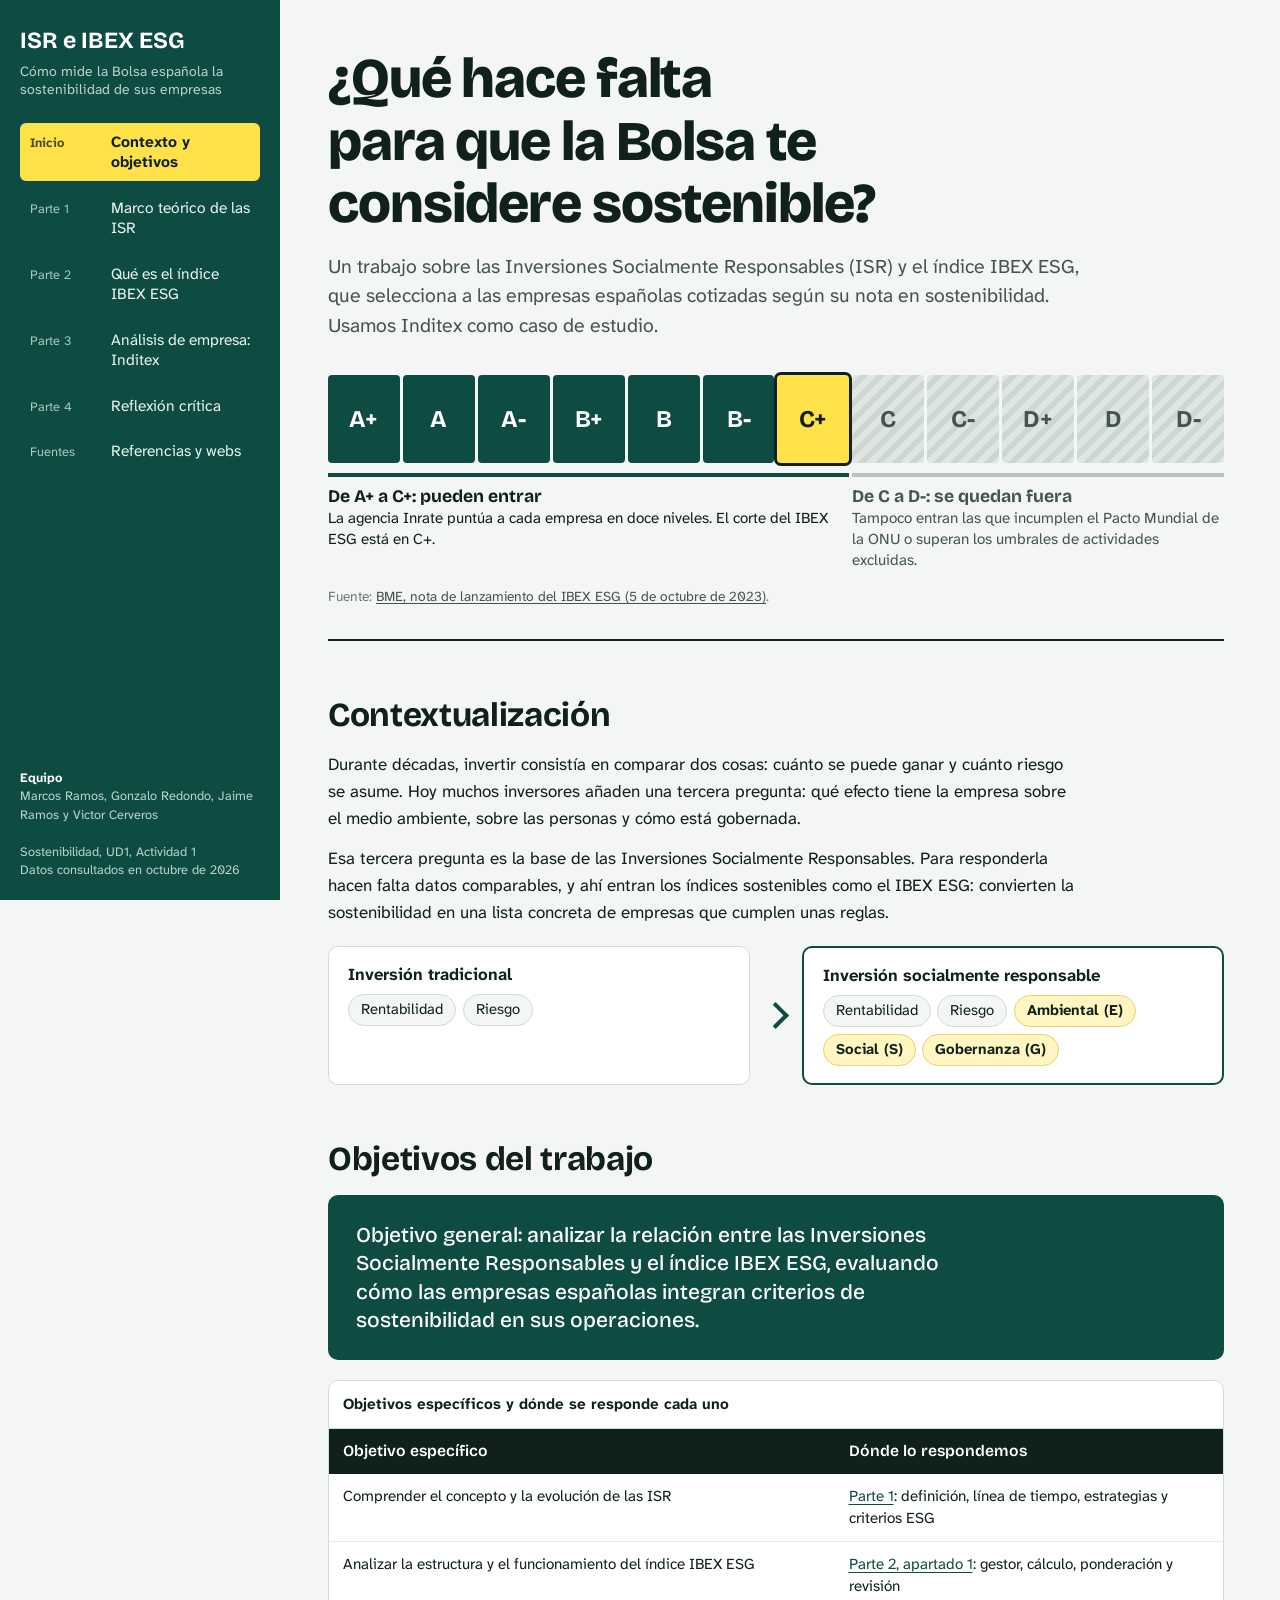
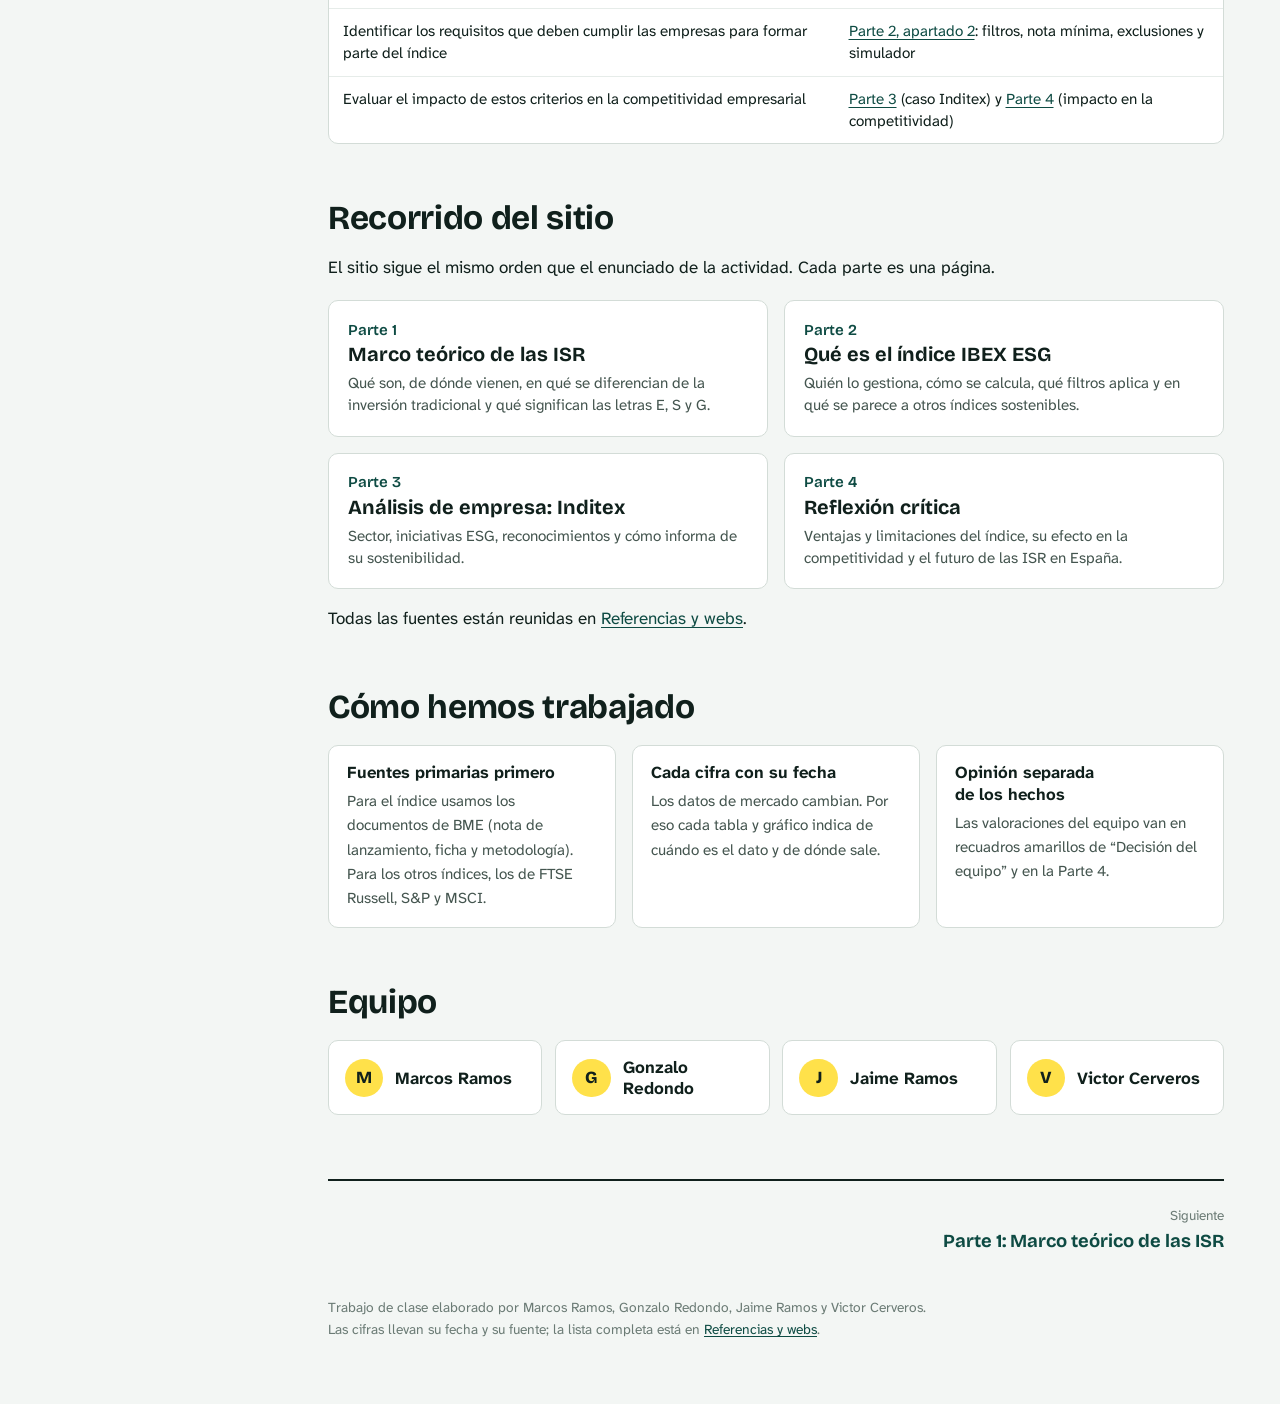
==== index.html @ 06d219db "Añade la web del trabajo de ISR e IBEX ESG" ====
<!doctype html>
<html lang="es">
<head>
<meta charset="utf-8">
<meta name="viewport" content="width=device-width, initial-scale=1">
<title>ISR e IBEX ESG</title>
<meta name="description" content="Trabajo sobre las Inversiones Socialmente Responsables y el índice IBEX ESG.">
<link rel="preconnect" href="https://fonts.googleapis.com">
<link rel="preconnect" href="https://fonts.gstatic.com" crossorigin>
<link href="https://fonts.googleapis.com/css2?family=Atkinson+Hyperlegible+Next:ital,wght@0,400;0,700;1,400&family=Bricolage+Grotesque:opsz,wght@12..96,500..800&display=swap" rel="stylesheet">
<link rel="stylesheet" href="assets/estilos.css">
</head>
<body>
<a class="saltar" href="#contenido">Saltar al contenido</a>
<header class="rail" data-abierto="false">
  <a class="rail__titulo" href="index.html">ISR e IBEX ESG<span>Cómo mide la Bolsa española la sostenibilidad de sus empresas</span></a>
  <button class="menu-boton" type="button" aria-expanded="false" aria-controls="menu">Menú</button>
  <nav id="menu" aria-label="Secciones del trabajo">
    <ul>
      <li><a href="index.html" aria-current="page"><small>Inicio</small>Contexto y objetivos</a></li>
      <li><a href="parte-1-isr.html"><small>Parte 1</small>Marco teórico de las ISR</a></li>
      <li><a href="parte-2-ibex-esg.html"><small>Parte 2</small>Qué es el índice IBEX ESG</a></li>
      <li><a href="parte-3-inditex.html"><small>Parte 3</small>Análisis de empresa: Inditex</a></li>
      <li><a href="parte-4-reflexion.html"><small>Parte 4</small>Reflexión crítica</a></li>
      <li><a href="referencias.html"><small>Fuentes</small>Referencias y webs</a></li>
    </ul>
  </nav>
  <p class="rail__pie"><strong>Equipo</strong><br>Marcos Ramos, Gonzalo Redondo, Jaime Ramos y Victor Cerveros<br><br>Sostenibilidad, UD1, Actividad 1<br>Datos consultados en octubre de 2026</p>
</header>
<div class="pagina">
<main class="contenido" id="contenido">
<header class="cabecera portada">
  <h1>¿Qué hace falta para que la Bolsa te considere sostenible?</h1>
  <p class="entradilla">Un trabajo sobre las Inversiones Socialmente Responsables (ISR) y el índice IBEX ESG, que selecciona a las empresas españolas cotizadas según su nota en sostenibilidad. Usamos Inditex como caso de estudio.</p>

  <figure class="escala" aria-labelledby="escala-pie">
    <div class="escala__regla" role="img" aria-label="Escala de calificación de Inrate con doce niveles, de A+ a D-. El IBEX ESG admite de A+ a C+ y deja fuera de C a D-.">
      <div class="escala__nivel escala__nivel--dentro">A+</div>
      <div class="escala__nivel escala__nivel--dentro">A</div>
      <div class="escala__nivel escala__nivel--dentro">A-</div>
      <div class="escala__nivel escala__nivel--dentro">B+</div>
      <div class="escala__nivel escala__nivel--dentro">B</div>
      <div class="escala__nivel escala__nivel--dentro">B-</div>
      <div class="escala__nivel escala__nivel--corte">C+</div>
      <div class="escala__nivel escala__nivel--fuera">C</div>
      <div class="escala__nivel escala__nivel--fuera">C-</div>
      <div class="escala__nivel escala__nivel--fuera">D+</div>
      <div class="escala__nivel escala__nivel--fuera">D</div>
      <div class="escala__nivel escala__nivel--fuera">D-</div>
    </div>
    <figcaption class="escala__leyenda" id="escala-pie">
      <div><strong>De A+ a C+: pueden entrar</strong>La agencia Inrate puntúa a cada empresa en doce niveles. El corte del IBEX ESG está en C+.</div>
      <div><strong>De C a D-: se quedan fuera</strong>Tampoco entran las que incumplen el Pacto Mundial de la ONU o superan los umbrales de actividades excluidas.</div>
    </figcaption>
  </figure>
  <p class="fuente">Fuente: <a href="https://www.bolsasymercados.es/en/media/press-releases/2023/bme-launches-ibex-esg-index-family-to-promote-sustainability.html">BME, nota de lanzamiento del IBEX ESG (5 de octubre de 2023)</a>.</p>
</header>

<section class="seccion" id="contextualizacion">
  <h2>Contextualización</h2>
  <p>Durante décadas, invertir consistía en comparar dos cosas: cuánto se puede ganar y cuánto riesgo se asume. Hoy muchos inversores añaden una tercera pregunta: qué efecto tiene la empresa sobre el medio ambiente, sobre las personas y cómo está gobernada.</p>
  <p>Esa tercera pregunta es la base de las Inversiones Socialmente Responsables. Para responderla hacen falta datos comparables, y ahí entran los índices sostenibles como el IBEX ESG: convierten la sostenibilidad en una lista concreta de empresas que cumplen unas reglas.</p>

  <div class="cambio">
    <div>
      <h4>Inversión tradicional</h4>
      <ul><li>Rentabilidad</li><li>Riesgo</li></ul>
    </div>
    <div class="flecha" aria-hidden="true"></div>
    <div class="ahora">
      <h4>Inversión socialmente responsable</h4>
      <ul><li>Rentabilidad</li><li>Riesgo</li><li class="mas">Ambiental (E)</li><li class="mas">Social (S)</li><li class="mas">Gobernanza (G)</li></ul>
    </div>
  </div>
</section>

<section class="seccion" id="objetivos">
  <h2>Objetivos del trabajo</h2>
  <div class="definicion">
    <p>Objetivo general: analizar la relación entre las Inversiones Socialmente Responsables y el índice IBEX ESG, evaluando cómo las empresas españolas integran criterios de sostenibilidad en sus operaciones.</p>
  </div>

  <div class="tabla">
    <table>
      <caption>Objetivos específicos y dónde se responde cada uno</caption>
      <thead>
        <tr><th scope="col">Objetivo específico</th><th scope="col">Dónde lo respondemos</th></tr>
      </thead>
      <tbody>
        <tr><td>Comprender el concepto y la evolución de las ISR</td><td><a href="parte-1-isr.html">Parte 1</a>: definición, línea de tiempo, estrategias y criterios ESG</td></tr>
        <tr><td>Analizar la estructura y el funcionamiento del índice IBEX ESG</td><td><a href="parte-2-ibex-esg.html#caracteristicas">Parte 2, apartado 1</a>: gestor, cálculo, ponderación y revisión</td></tr>
        <tr><td>Identificar los requisitos que deben cumplir las empresas para formar parte del índice</td><td><a href="parte-2-ibex-esg.html#requisitos">Parte 2, apartado 2</a>: filtros, nota mínima, exclusiones y simulador</td></tr>
        <tr><td>Evaluar el impacto de estos criterios en la competitividad empresarial</td><td><a href="parte-3-inditex.html">Parte 3</a> (caso Inditex) y <a href="parte-4-reflexion.html#competitividad">Parte 4</a> (impacto en la competitividad)</td></tr>
      </tbody>
    </table>
  </div>
</section>

<section class="seccion" id="recorrido">
  <h2>Recorrido del sitio</h2>
  <p>El sitio sigue el mismo orden que el enunciado de la actividad. Cada parte es una página.</p>
  <ul class="mapa">
    <li><a href="parte-1-isr.html"><span class="parte">Parte 1</span><strong>Marco teórico de las ISR</strong><span>Qué son, de dónde vienen, en qué se diferencian de la inversión tradicional y qué significan las letras E, S y G.</span></a></li>
    <li><a href="parte-2-ibex-esg.html"><span class="parte">Parte 2</span><strong>Qué es el índice IBEX ESG</strong><span>Quién lo gestiona, cómo se calcula, qué filtros aplica y en qué se parece a otros índices sostenibles.</span></a></li>
    <li><a href="parte-3-inditex.html"><span class="parte">Parte 3</span><strong>Análisis de empresa: Inditex</strong><span>Sector, iniciativas ESG, reconocimientos y cómo informa de su sostenibilidad.</span></a></li>
    <li><a href="parte-4-reflexion.html"><span class="parte">Parte 4</span><strong>Reflexión crítica</strong><span>Ventajas y limitaciones del índice, su efecto en la competitividad y el futuro de las ISR en España.</span></a></li>
  </ul>
  <p style="margin-top:1rem">Todas las fuentes están reunidas en <a href="referencias.html">Referencias y webs</a>.</p>
</section>

<section class="seccion" id="metodo">
  <h2>Cómo hemos trabajado</h2>
  <div class="rejilla rejilla--3">
    <div class="rasgo"><h4>Fuentes primarias primero</h4><p>Para el índice usamos los documentos de BME (nota de lanzamiento, ficha y metodología). Para los otros índices, los de FTSE Russell, S&amp;P y MSCI.</p></div>
    <div class="rasgo"><h4>Cada cifra con su fecha</h4><p>Los datos de mercado cambian. Por eso cada tabla y gráfico indica de cuándo es el dato y de dónde sale.</p></div>
    <div class="rasgo"><h4>Opinión separada de los hechos</h4><p>Las valoraciones del equipo van en recuadros amarillos de “Decisión del equipo” y en la Parte 4.</p></div>
  </div>
</section>

<section class="seccion" id="equipo">
  <h2>Equipo</h2>
  <ul class="equipo">
    <li><span class="inicial" aria-hidden="true">M</span>Marcos Ramos</li>
    <li><span class="inicial" aria-hidden="true">G</span>Gonzalo Redondo</li>
    <li><span class="inicial" aria-hidden="true">J</span>Jaime Ramos</li>
    <li><span class="inicial" aria-hidden="true">V</span>Victor Cerveros</li>
  </ul>
</section>

<nav class="siguiente" aria-label="Página anterior y siguiente"><a class="der" href="parte-1-isr.html"><small>Siguiente</small>Parte 1: Marco teórico de las ISR</a></nav>
<p class="pie">Trabajo de clase elaborado por Marcos Ramos, Gonzalo Redondo, Jaime Ramos y Victor Cerveros. Las cifras llevan su fecha y su fuente; la lista completa está en <a href="referencias.html">Referencias y webs</a>.</p>
</main>
</div>
<script src="assets/sitio.js"></script>
</body>
</html>
---- assets/estilos.css ----
/* ISR e IBEX ESG — hoja de estilos del sitio
   Paleta: papel frío, tinta verde oscura, tres colores de pilar (E, S, G)
   y un amarillo de subrayador para las decisiones del equipo y la línea de corte. */

:root {
  --papel: #f3f6f4;
  --hoja: #ffffff;
  --tinta: #10201c;
  --tinta-2: #44554f;
  --tinta-3: #6b7b75;
  --pino: #0e4b43;
  --pino-2: #166a5e;
  --linea: #d3dcd7;
  --linea-2: #e6ece9;
  --e: #1f8a5b;
  --s: #2b62b8;
  --g: #b8552b;
  --e-suave: #e3f2ea;
  --s-suave: #e4ecf8;
  --g-suave: #f8e9e1;
  --marca: #ffe14a;
  --marca-suave: #fff6c2;
  --corte: #c8372d;
  --corte-suave: #fbe7e4;
  --display: "Bricolage Grotesque", "Trebuchet MS", "Segoe UI", sans-serif;
  --texto: "Atkinson Hyperlegible Next", "Atkinson Hyperlegible", "Segoe UI", Roboto, Helvetica, Arial, sans-serif;
  --ancho-rail: 17.5rem;
  color-scheme: light;
}

*, *::before, *::after { box-sizing: border-box; }

html { scroll-behavior: smooth; -webkit-text-size-adjust: 100%; }

body {
  margin: 0;
  background: var(--papel);
  color: var(--tinta);
  font-family: var(--texto);
  font-size: 1.0625rem;
  line-height: 1.6;
}

img, svg { max-width: 100%; }

a { color: var(--pino); text-decoration-thickness: 1px; text-underline-offset: 0.18em; }
a:hover { color: var(--pino-2); text-decoration-thickness: 2px; }

:focus-visible { outline: 3px solid var(--s); outline-offset: 2px; border-radius: 2px; }

.saltar {
  position: absolute; left: -999rem; top: 0;
  background: var(--marca); color: var(--tinta); padding: 0.6rem 1rem; z-index: 50;
}
.saltar:focus { left: 0.5rem; top: 0.5rem; }

/* ---------- Estructura: rail lateral + contenido ---------- */

.rail {
  position: fixed; inset: 0 auto 0 0;
  width: var(--ancho-rail);
  background: var(--pino);
  color: #eaf3f0;
  padding: 1.75rem 1.25rem 1.25rem;
  display: flex; flex-direction: column; gap: 1.5rem;
  overflow-y: auto;
}

.rail__titulo {
  font-family: var(--display);
  font-weight: 700;
  font-size: 1.45rem;
  line-height: 1.1;
  color: #fff;
  text-decoration: none;
  display: block;
}
.rail__titulo span { display: block; font-family: var(--texto); font-weight: 400; font-size: 0.875rem; line-height: 1.35; color: #b9d3cc; margin-top: 0.5rem; }

.rail nav ul { list-style: none; margin: 0; padding: 0; display: grid; gap: 0.15rem; }
.rail nav a {
  display: grid; grid-template-columns: 4.6rem 1fr; gap: 0.5rem; align-items: baseline;
  padding: 0.55rem 0.6rem;
  color: #eaf3f0; text-decoration: none; border-radius: 6px;
  font-size: 0.97rem; line-height: 1.3;
}
.rail nav a small { color: #a9c8c0; font-size: 0.8rem; }
.rail nav a:hover { background: rgba(255, 255, 255, 0.09); color: #fff; }
.rail nav a[aria-current="page"] { background: var(--marca); color: var(--tinta); font-weight: 700; }
.rail nav a[aria-current="page"] small { color: #4b4a1e; }

.rail__pie { margin-top: auto; font-size: 0.8rem; line-height: 1.45; color: #b9d3cc; }
.rail__pie strong { color: #fff; font-weight: 700; }

.menu-boton { display: none; }

.pagina { margin-left: var(--ancho-rail); min-width: 0; }
.contenido { max-width: 62rem; padding: 3rem 3rem 4rem; }

/* ---------- Tipografía ---------- */

h1, h2, h3, h4 { font-family: var(--display); line-height: 1.12; margin: 0; text-wrap: balance; }
h1 { font-size: clamp(2.1rem, 4.6vw, 3.5rem); font-weight: 800; letter-spacing: -0.02em; }
h2 { font-size: clamp(1.55rem, 2.8vw, 2.1rem); font-weight: 700; letter-spacing: -0.01em; }
h3 { font-size: 1.3rem; font-weight: 700; }
h4 { font-size: 1.05rem; font-weight: 700; font-family: var(--texto); line-height: 1.3; }

p { margin: 0; max-width: 68ch; }
p + p { margin-top: 0.8rem; }
ul, ol { max-width: 68ch; padding-left: 1.2rem; margin: 0; }
li + li { margin-top: 0.35rem; }

.entradilla { font-size: 1.22rem; line-height: 1.5; color: var(--tinta-2); max-width: 58ch; }

.cabecera { padding-bottom: 2rem; border-bottom: 2px solid var(--tinta); margin-bottom: 2.5rem; }
.cabecera .parte { font-family: var(--display); font-weight: 600; font-size: 1.05rem; color: var(--pino); margin-bottom: 0.6rem; }
.cabecera h1 + .entradilla { margin-top: 1rem; }

.indice-pagina { margin-top: 1.5rem; display: flex; flex-wrap: wrap; gap: 0.5rem; padding: 0; list-style: none; max-width: none; }
.indice-pagina li { margin: 0; }
.indice-pagina a { display: inline-block; padding: 0.35rem 0.8rem; border: 1px solid var(--linea); border-radius: 999px; background: var(--hoja); text-decoration: none; font-size: 0.93rem; color: var(--tinta); }
.indice-pagina a:hover { border-color: var(--pino); color: var(--pino); }

.seccion { margin-top: 3.5rem; scroll-margin-top: 1.5rem; }
.seccion > h2 { margin-bottom: 1rem; }
.apartado { margin-top: 2.4rem; scroll-margin-top: 1.5rem; }
.apartado > h3 { margin-bottom: 0.8rem; }
.apartado > h3 .de-enunciado, .seccion > h2 .de-enunciado { color: var(--pino); }

.nota { font-size: 0.9rem; color: var(--tinta-2); }
.fuente { margin-top: 0.6rem; font-size: 0.86rem; line-height: 1.45; color: var(--tinta-3); max-width: none; }
.fuente a { color: var(--tinta-2); }

/* ---------- Bloques ---------- */

.hoja { background: var(--hoja); border: 1px solid var(--linea); border-radius: 10px; padding: 1.4rem 1.5rem; }
.hoja + .hoja { margin-top: 1rem; }

.definicion { background: var(--pino); color: #fff; border-radius: 10px; padding: 1.6rem 1.75rem; }
.definicion p { font-family: var(--display); font-weight: 500; font-size: 1.32rem; line-height: 1.35; max-width: 46ch; }
.definicion .fuente { color: #b9d3cc; }
.definicion .fuente a { color: #eaf3f0; }

.decision { background: var(--marca-suave); border-left: 8px solid var(--marca); border-radius: 0 10px 10px 0; padding: 1.2rem 1.4rem; margin-top: 1.4rem; }
.decision h4 { margin-bottom: 0.4rem; }
.decision ul { margin-top: 0.5rem; }

.aviso { background: var(--corte-suave); border-left: 8px solid var(--corte); border-radius: 0 10px 10px 0; padding: 1.2rem 1.4rem; margin-top: 1.4rem; }
.aviso h4 { margin-bottom: 0.4rem; }

.rejilla { display: grid; gap: 1rem; margin-top: 1.2rem; }
.rejilla--2 { grid-template-columns: repeat(2, minmax(0, 1fr)); }
.rejilla--3 { grid-template-columns: repeat(3, minmax(0, 1fr)); }
.rejilla--4 { grid-template-columns: repeat(4, minmax(0, 1fr)); }

.rasgo { background: var(--hoja); border: 1px solid var(--linea); border-radius: 10px; padding: 1rem 1.1rem; }
.rasgo h4 { margin-bottom: 0.3rem; }
.rasgo p { font-size: 0.95rem; color: var(--tinta-2); }

/* Pilares E, S, G: el color identifica el pilar en todo el sitio, siempre junto a su letra */
.pilar { background: var(--hoja); border: 1px solid var(--linea); border-top: 8px solid var(--pilar, var(--tinta)); border-radius: 10px; padding: 1.2rem 1.25rem 1.3rem; }
.pilar--e { --pilar: var(--e); --pilar-suave: var(--e-suave); }
.pilar--s { --pilar: var(--s); --pilar-suave: var(--s-suave); }
.pilar--g { --pilar: var(--g); --pilar-suave: var(--g-suave); }
.pilar__cab { display: flex; align-items: center; gap: 0.7rem; margin-bottom: 0.8rem; }
.letra { flex: none; width: 2.5rem; height: 2.5rem; border-radius: 50%; background: var(--pilar, var(--tinta)); color: #fff; display: grid; place-items: center; font-family: var(--display); font-weight: 800; font-size: 1.3rem; }
.letra--e { --pilar: var(--e); } .letra--s { --pilar: var(--s); } .letra--g { --pilar: var(--g); }
.letra--mini { width: 1.5rem; height: 1.5rem; font-size: 0.85rem; display: inline-grid; vertical-align: -0.3em; margin-right: 0.3rem; }
.pilar h3 { font-size: 1.2rem; }
.pilar dl { margin: 0; display: grid; gap: 0.75rem; }
.pilar dt { font-weight: 700; }
.pilar dd { margin: 0.1rem 0 0; font-size: 0.95rem; color: var(--tinta-2); }
.pilar .indicador { display: inline-block; margin-top: 0.35rem; background: var(--pilar-suave); border-radius: 6px; padding: 0.15rem 0.5rem; font-size: 0.86rem; color: var(--tinta); }
.pilar ul { padding-left: 1.1rem; font-size: 0.97rem; }

/* ---------- Tablas ---------- */

.tabla { overflow-x: auto; margin-top: 1.2rem; border: 1px solid var(--linea); border-radius: 10px; background: var(--hoja); }
.tabla table { border-collapse: collapse; width: 100%; min-width: 34rem; font-size: 0.95rem; line-height: 1.45; }
.tabla--ancha table { min-width: 52rem; }
.tabla th, .tabla td { text-align: left; vertical-align: top; padding: 0.7rem 0.9rem; border-bottom: 1px solid var(--linea-2); }
.tabla thead th { background: var(--tinta); color: #fff; font-family: var(--display); font-weight: 600; font-size: 0.98rem; border-bottom: 0; }
.tabla tbody th { font-weight: 700; background: #f8faf9; width: 11.5rem; }
.tabla tbody tr:last-child th, .tabla tbody tr:last-child td { border-bottom: 0; }
.tabla .destacada { background: var(--marca-suave); }
.tabla thead th.destacada { background: var(--marca); color: var(--tinta); }
.tabla caption { caption-side: top; text-align: left; padding: 0.8rem 0.9rem; font-weight: 700; border-bottom: 1px solid var(--linea); }
.num { font-variant-numeric: tabular-nums; white-space: nowrap; }

/* ---------- Escala de calificación (pieza principal de la portada) ---------- */

.escala { margin-top: 2.2rem; }
.escala__regla { display: grid; grid-template-columns: repeat(12, minmax(0, 1fr)); gap: 3px; position: relative; }
.escala__nivel { height: 5.5rem; display: grid; place-items: center; font-family: var(--display); font-weight: 700; font-size: clamp(0.85rem, 2.1vw, 1.5rem); border-radius: 4px; }
.escala__nivel--dentro { background: var(--pino); color: #fff; }
.escala__nivel--corte { background: var(--marca); color: var(--tinta); box-shadow: 0 0 0 3px var(--tinta); position: relative; z-index: 1; }
.escala__nivel--fuera { background: repeating-linear-gradient(135deg, #dfe6e2 0 6px, #cdd7d2 6px 12px); color: var(--tinta-2); }
.escala__leyenda { display: grid; grid-template-columns: 7fr 5fr; gap: 3px; margin-top: 0.6rem; font-size: 0.95rem; line-height: 1.35; }
.escala__leyenda div { padding-top: 0.5rem; border-top: 4px solid var(--pino); }
.escala__leyenda div + div { border-top-color: #b7c4be; color: var(--tinta-2); }
.escala__leyenda strong { display: block; font-family: var(--display); font-size: 1.1rem; }

/* ---------- Línea de tiempo ---------- */

.tiempo { list-style: none; padding: 0; margin: 1.4rem 0 0; max-width: none; border-left: 4px solid var(--pino); }
.tiempo > li { margin: 0; padding: 0 0 1.6rem 1.4rem; position: relative; }
.tiempo > li:last-child { padding-bottom: 0.2rem; }
.tiempo .etapa { font-family: var(--display); font-weight: 700; font-size: 1.15rem; margin-bottom: 0.6rem; }
.tiempo .etapa::before { content: ""; position: absolute; left: -0.72rem; top: 0.25rem; width: 1.1rem; height: 1.1rem; border-radius: 50%; background: var(--marca); border: 3px solid var(--pino); }
.hitos { list-style: none; padding: 0; margin: 0; display: grid; gap: 0.5rem; max-width: none; }
.hitos li { margin: 0; display: grid; grid-template-columns: 5.2rem 1fr; gap: 0.9rem; background: var(--hoja); border: 1px solid var(--linea); border-radius: 8px; padding: 0.65rem 0.9rem; }
.hitos .anio { font-family: var(--display); font-weight: 700; font-variant-numeric: tabular-nums; color: var(--pino); }
.hitos .es-ibex { background: var(--marca-suave); border-color: #e9d466; }

/* ---------- Espectro de estrategias ---------- */

.espectro { margin-top: 1.4rem; }
.espectro__eje { display: flex; justify-content: space-between; font-size: 0.9rem; color: var(--tinta-2); margin-bottom: 0.4rem; }
.espectro__barra { height: 10px; border-radius: 5px; background: linear-gradient(90deg, #b7c4be, var(--pino)); }
.espectro__pasos { list-style: none; padding: 0; margin: 0.8rem 0 0; display: grid; grid-template-columns: repeat(7, minmax(0, 1fr)); gap: 0.5rem; max-width: none; }
.espectro__pasos li { margin: 0; background: var(--hoja); border: 1px solid var(--linea); border-radius: 8px; padding: 0.7rem 0.7rem 0.8rem; font-size: 0.88rem; line-height: 1.35; color: var(--tinta-2); }
.espectro__pasos strong { display: block; font-size: 0.97rem; color: var(--tinta); margin-bottom: 0.25rem; line-height: 1.2; }
.espectro__pasos .usa-ibex { background: var(--marca-suave); border-color: #e9d466; }

/* ---------- Flujos y embudo ---------- */

.flujo { list-style: none; padding: 0; margin: 1.2rem 0 0; display: grid; grid-auto-flow: column; grid-auto-columns: minmax(0, 1fr); gap: 1.6rem; max-width: none; }
.flujo li { margin: 0; position: relative; background: var(--hoja); border: 1px solid var(--linea); border-radius: 10px; padding: 0.9rem 1rem; font-size: 0.93rem; line-height: 1.4; color: var(--tinta-2); }
.flujo li strong { display: block; color: var(--tinta); font-size: 1rem; margin-bottom: 0.2rem; }
.flujo li + li::before { content: ""; position: absolute; left: -1.25rem; top: 50%; width: 0.9rem; height: 0.9rem; border-top: 3px solid var(--pino); border-right: 3px solid var(--pino); transform: translateY(-50%) rotate(45deg); }
.flujo li.final { background: var(--pino); border-color: var(--pino); color: #d5e6e1; }
.flujo li.final strong { color: #fff; }

.embudo { list-style: none; padding: 0; margin: 1.4rem 0 0; display: grid; gap: 0.5rem; max-width: 46rem; counter-reset: paso; }
.embudo li { margin: 0 auto; width: var(--w, 100%); background: var(--hoja); border: 1px solid var(--linea); border-radius: 10px; padding: 0.85rem 1.1rem 0.9rem 3.4rem; position: relative; counter-increment: paso; font-size: 0.95rem; line-height: 1.4; color: var(--tinta-2); }
.embudo li::before { content: counter(paso); position: absolute; left: 0.9rem; top: 0.85rem; width: 1.8rem; height: 1.8rem; border-radius: 50%; background: var(--tinta); color: #fff; display: grid; place-items: center; font-family: var(--display); font-weight: 700; font-size: 0.95rem; }
.embudo li strong { display: block; color: var(--tinta); font-size: 1.02rem; }
.embudo li.resultado { background: var(--pino); border-color: var(--pino); color: #d5e6e1; }
.embudo li.resultado strong { color: #fff; }
.embudo li.resultado::before { background: var(--marca); color: var(--tinta); content: "✓"; }

/* ---------- Gráficos de barras (una serie; el valor va al final de la barra) ---------- */

.barras { margin-top: 1rem; display: grid; gap: 0.55rem; }
.barras__fila { display: grid; grid-template-columns: var(--col-nombre, 9.5rem) minmax(0, 1fr); gap: 0.8rem; align-items: center; font-size: 0.95rem; }
.barras__nombre { line-height: 1.25; }
.barras__pista { display: flex; align-items: center; gap: 0.5rem; }
.barras__barra { height: 20px; width: calc(var(--v) * 1%); min-width: 3px; background: var(--color, var(--pino)); border-radius: 0 4px 4px 0; }
.barras__barra--tenue { background: #9fb3ac; }
.barras__valor { font-variant-numeric: tabular-nums; font-weight: 700; white-space: nowrap; }
.barras__fila:hover .barras__barra { filter: brightness(1.15); }
.grafico { background: var(--hoja); border: 1px solid var(--linea); border-radius: 10px; padding: 1.2rem 1.3rem 1.3rem; }
.grafico h4 { margin-bottom: 0.15rem; }
.grafico .nota { margin-bottom: 0.4rem; }

/* Medidores de avance hacia un objetivo */
.avance { margin-top: 1rem; display: grid; gap: 1.1rem; }
.avance__fila h4 { font-size: 0.98rem; }
.avance__pista { position: relative; height: 16px; background: #e3e9e6; border-radius: 4px; margin-top: 0.45rem; }
.avance__hecho { position: absolute; inset: 0 auto 0 0; width: calc(var(--v) * 1%); background: var(--color, var(--e)); border-radius: 4px; }
.avance__pie { display: flex; justify-content: space-between; gap: 1rem; font-size: 0.88rem; color: var(--tinta-2); margin-top: 0.3rem; }
.avance__pie strong { color: var(--tinta); }

/* ---------- Componentes del índice ---------- */

.fichas { list-style: none; padding: 0; margin: 1rem 0 0; display: flex; flex-wrap: wrap; gap: 0.4rem; max-width: none; }
.fichas li { margin: 0; background: var(--hoja); border: 1px solid var(--linea); border-radius: 6px; padding: 0.25rem 0.6rem; font-size: 0.9rem; }
.fichas .nueva { background: var(--marca-suave); border-color: #e9d466; font-weight: 700; }
.fichas .elegida { background: var(--pino); border-color: var(--pino); color: #fff; font-weight: 700; }
.fichas--fuera li { background: transparent; border-style: dashed; color: var(--tinta-2); text-decoration: line-through; text-decoration-color: var(--corte); }
.leyenda { display: flex; flex-wrap: wrap; gap: 1.2rem; margin-top: 0.8rem; font-size: 0.88rem; color: var(--tinta-2); }
.leyenda span::before { content: ""; display: inline-block; width: 0.9rem; height: 0.9rem; border-radius: 3px; margin-right: 0.4rem; vertical-align: -0.1em; background: var(--c); border: 1px solid var(--b, var(--c)); }

/* ---------- Ficha de datos ---------- */

.datos { margin: 1.2rem 0 0; display: grid; grid-template-columns: repeat(2, minmax(0, 1fr)); gap: 0; border: 1px solid var(--linea); border-radius: 10px; background: var(--hoja); overflow: hidden; }
.datos > div { padding: 0.9rem 1.1rem; border-bottom: 1px solid var(--linea-2); }
.datos > div:nth-child(odd) { border-right: 1px solid var(--linea-2); }
.datos dt { font-size: 0.88rem; color: var(--tinta-3); }
.datos dd { margin: 0.1rem 0 0; font-weight: 700; line-height: 1.35; }
.datos dd span { display: block; font-weight: 400; font-size: 0.9rem; color: var(--tinta-2); }

/* ---------- Simulador ---------- */

.simulador { background: var(--hoja); border: 2px solid var(--tinta); border-radius: 10px; padding: 1.4rem 1.5rem 1.5rem; margin-top: 1.4rem; }
.simulador fieldset { border: 0; padding: 0; margin: 1rem 0 0; }
.simulador legend { font-weight: 700; padding: 0; margin-bottom: 0.4rem; }
.simulador .opciones { display: flex; flex-wrap: wrap; gap: 0.4rem; }
.simulador label { display: inline-flex; align-items: center; gap: 0.4rem; border: 1px solid var(--linea); border-radius: 999px; padding: 0.3rem 0.8rem; cursor: pointer; font-size: 0.95rem; background: var(--papel); }
.simulador label:has(input:checked) { background: var(--tinta); border-color: var(--tinta); color: #fff; }
.simulador label:has(input:focus-visible) { outline: 3px solid var(--s); outline-offset: 2px; }
.simulador input[type="radio"] { position: absolute; opacity: 0; width: 1px; height: 1px; }
.simulador select { font: inherit; padding: 0.4rem 0.6rem; border: 1px solid var(--tinta-3); border-radius: 6px; background: var(--hoja); color: var(--tinta); }
.simulador output { display: block; margin-top: 1.2rem; padding: 1rem 1.2rem; border-radius: 8px; font-weight: 700; line-height: 1.4; }
.simulador output span { display: block; font-weight: 400; margin-top: 0.2rem; }
.simulador output[data-estado="si"] { background: var(--e-suave); border-left: 8px solid var(--e); }
.simulador output[data-estado="no"] { background: var(--corte-suave); border-left: 8px solid var(--corte); }

/* ---------- Dos columnas: a favor / en contra ---------- */

.balanza { display: grid; grid-template-columns: repeat(2, minmax(0, 1fr)); gap: 1rem; margin-top: 1.2rem; }
.balanza > div { background: var(--hoja); border: 1px solid var(--linea); border-radius: 10px; padding: 1.2rem 1.3rem 1.4rem; }
.balanza h3 { font-size: 1.2rem; padding-bottom: 0.6rem; margin-bottom: 0.9rem; border-bottom: 4px solid var(--e); }
.balanza > div + div h3 { border-bottom-color: var(--corte); }
.balanza ol, .balanza ul { list-style: none; padding: 0; display: grid; gap: 0.9rem; max-width: none; }
.balanza li { margin: 0; }
.balanza li strong { display: block; }
.balanza li span { display: block; font-size: 0.93rem; color: var(--tinta-2); line-height: 1.45; }
.balanza .prueba { display: inline-block; margin-top: 0.3rem; background: var(--papel); border-radius: 6px; padding: 0.15rem 0.5rem; font-size: 0.86rem; color: var(--tinta); }

/* ---------- Portada ---------- */

.portada h1 { max-width: 16ch; }
.portada .entradilla { margin-top: 1.2rem; }

.mapa { list-style: none; padding: 0; margin: 1.2rem 0 0; display: grid; grid-template-columns: repeat(2, minmax(0, 1fr)); gap: 1rem; max-width: none; }
.mapa li { margin: 0; }
.mapa a { display: block; height: 100%; background: var(--hoja); border: 1px solid var(--linea); border-radius: 10px; padding: 1.1rem 1.2rem 1.2rem; text-decoration: none; color: var(--tinta); }
.mapa a:hover { border-color: var(--pino); box-shadow: 0 0 0 2px var(--pino); }
.mapa .parte { font-family: var(--display); font-weight: 600; color: var(--pino); font-size: 0.95rem; }
.mapa strong { display: block; font-family: var(--display); font-size: 1.25rem; line-height: 1.15; margin: 0.15rem 0 0.4rem; }
.mapa span { font-size: 0.95rem; color: var(--tinta-2); line-height: 1.45; display: block; }

.equipo { list-style: none; padding: 0; margin: 1.2rem 0 0; display: grid; grid-template-columns: repeat(4, minmax(0, 1fr)); gap: 0.8rem; max-width: none; }
.equipo li { margin: 0; background: var(--hoja); border: 1px solid var(--linea); border-radius: 10px; padding: 1rem; display: flex; align-items: center; gap: 0.75rem; font-weight: 700; line-height: 1.2; }
.equipo .inicial { flex: none; width: 2.4rem; height: 2.4rem; border-radius: 50%; background: var(--marca); display: grid; place-items: center; font-family: var(--display); font-weight: 800; }

.cambio { display: grid; grid-template-columns: minmax(0, 1fr) auto minmax(0, 1fr); gap: 1rem; align-items: stretch; margin-top: 1.2rem; }
.cambio > div { background: var(--hoja); border: 1px solid var(--linea); border-radius: 10px; padding: 1.1rem 1.2rem; }
.cambio > div.ahora { border: 2px solid var(--pino); }
.cambio h4 { margin-bottom: 0.5rem; }
.cambio ul { list-style: none; padding: 0; display: flex; flex-wrap: wrap; gap: 0.4rem; }
.cambio li { margin: 0; border-radius: 999px; padding: 0.2rem 0.75rem; font-size: 0.93rem; background: var(--papel); border: 1px solid var(--linea); }
.cambio li.mas { background: var(--marca-suave); border-color: #e9d466; font-weight: 700; }
.cambio .flecha { align-self: center; width: 1.2rem; height: 1.2rem; border-top: 4px solid var(--pino); border-right: 4px solid var(--pino); transform: rotate(45deg); background: none; border-left: 0; border-bottom: 0; border-radius: 0; padding: 0; }

/* ---------- Referencias ---------- */

.refs { list-style: none; padding: 0; margin: 1rem 0 0; display: grid; gap: 0.6rem; max-width: none; }
.refs li { margin: 0; background: var(--hoja); border: 1px solid var(--linea); border-radius: 8px; padding: 0.75rem 1rem; font-size: 0.95rem; line-height: 1.45; }
.refs li em { color: var(--tinta-2); font-style: normal; display: block; font-size: 0.88rem; }
.refs a { word-break: break-word; }

.siguiente { margin-top: 4rem; padding-top: 1.5rem; border-top: 2px solid var(--tinta); display: flex; justify-content: space-between; gap: 1rem; flex-wrap: wrap; }
.siguiente a { font-family: var(--display); font-weight: 700; font-size: 1.15rem; text-decoration: none; }
.siguiente a:hover { text-decoration: underline; }
.siguiente small { display: block; font-family: var(--texto); font-weight: 400; font-size: 0.85rem; color: var(--tinta-3); }
.siguiente .der { text-align: right; margin-left: auto; }

.pie { margin-top: 2.5rem; font-size: 0.86rem; color: var(--tinta-3); }

/* ---------- Adaptación a pantallas pequeñas ---------- */

@media (max-width: 68rem) {
  .espectro__pasos { grid-template-columns: repeat(2, minmax(0, 1fr)); }
  .rejilla--4 { grid-template-columns: repeat(2, minmax(0, 1fr)); }
  .equipo { grid-template-columns: repeat(2, minmax(0, 1fr)); }
  .flujo { grid-auto-flow: row; gap: 1.5rem; }
  .flujo li + li::before { left: 50%; top: -1.15rem; transform: translateX(-50%) rotate(135deg); }
}

@media (max-width: 56rem) {
  .rail { position: sticky; inset: 0 0 auto 0; width: auto; padding: 0.8rem 1rem; flex-direction: row; flex-wrap: wrap; align-items: center; gap: 0.6rem; z-index: 20; overflow: visible; }
  .rail__titulo { font-size: 1.15rem; flex: 1; }
  .rail__titulo span { display: none; }
  .menu-boton { display: inline-flex; align-items: center; gap: 0.5rem; font: inherit; font-weight: 700; color: var(--tinta); background: var(--marca); border: 0; border-radius: 6px; padding: 0.5rem 0.9rem; cursor: pointer; }
  .rail nav, .rail__pie { display: none; flex-basis: 100%; }
  .rail[data-abierto="true"] nav, .rail[data-abierto="true"] .rail__pie { display: block; }
  .rail[data-abierto="true"] nav { padding-top: 0.5rem; }
  .pagina { margin-left: 0; }
  .contenido { padding: 2rem 1rem 3rem; }
  .seccion, .apartado { scroll-margin-top: 5rem; }
  .rejilla--2, .rejilla--3, .balanza, .mapa { grid-template-columns: minmax(0, 1fr); }
  .datos { grid-template-columns: minmax(0, 1fr); }
  .datos > div:nth-child(odd) { border-right: 0; }
  .cambio { grid-template-columns: minmax(0, 1fr); }
  .cambio .flecha { justify-self: center; transform: rotate(135deg); }
  .escala__nivel { height: 4rem; }
  .escala__leyenda { grid-template-columns: minmax(0, 1fr); gap: 0.8rem; }
  .embudo li { width: 100%; }
  .hitos li { grid-template-columns: 4.2rem 1fr; gap: 0.6rem; }
  .barras__fila { --col-nombre: 6.8rem; font-size: 0.9rem; }
}

@media (max-width: 30rem) {
  .rejilla--4, .equipo, .espectro__pasos { grid-template-columns: minmax(0, 1fr); }
  .escala__regla { gap: 2px; }
}

@media (prefers-reduced-motion: reduce) {
  html { scroll-behavior: auto; }
}

@media print {
  .rail { position: static; width: auto; }
  .pagina { margin-left: 0; }
}

/* ---------- Ajustes tras revisar las capturas ---------- */
figure { margin-inline: 0; }
.rejilla > * { margin-top: 0; }
.tabla td:has(> .letra--mini) { white-space: nowrap; }
.espectro__pasos li { overflow-wrap: anywhere; hyphens: auto; }
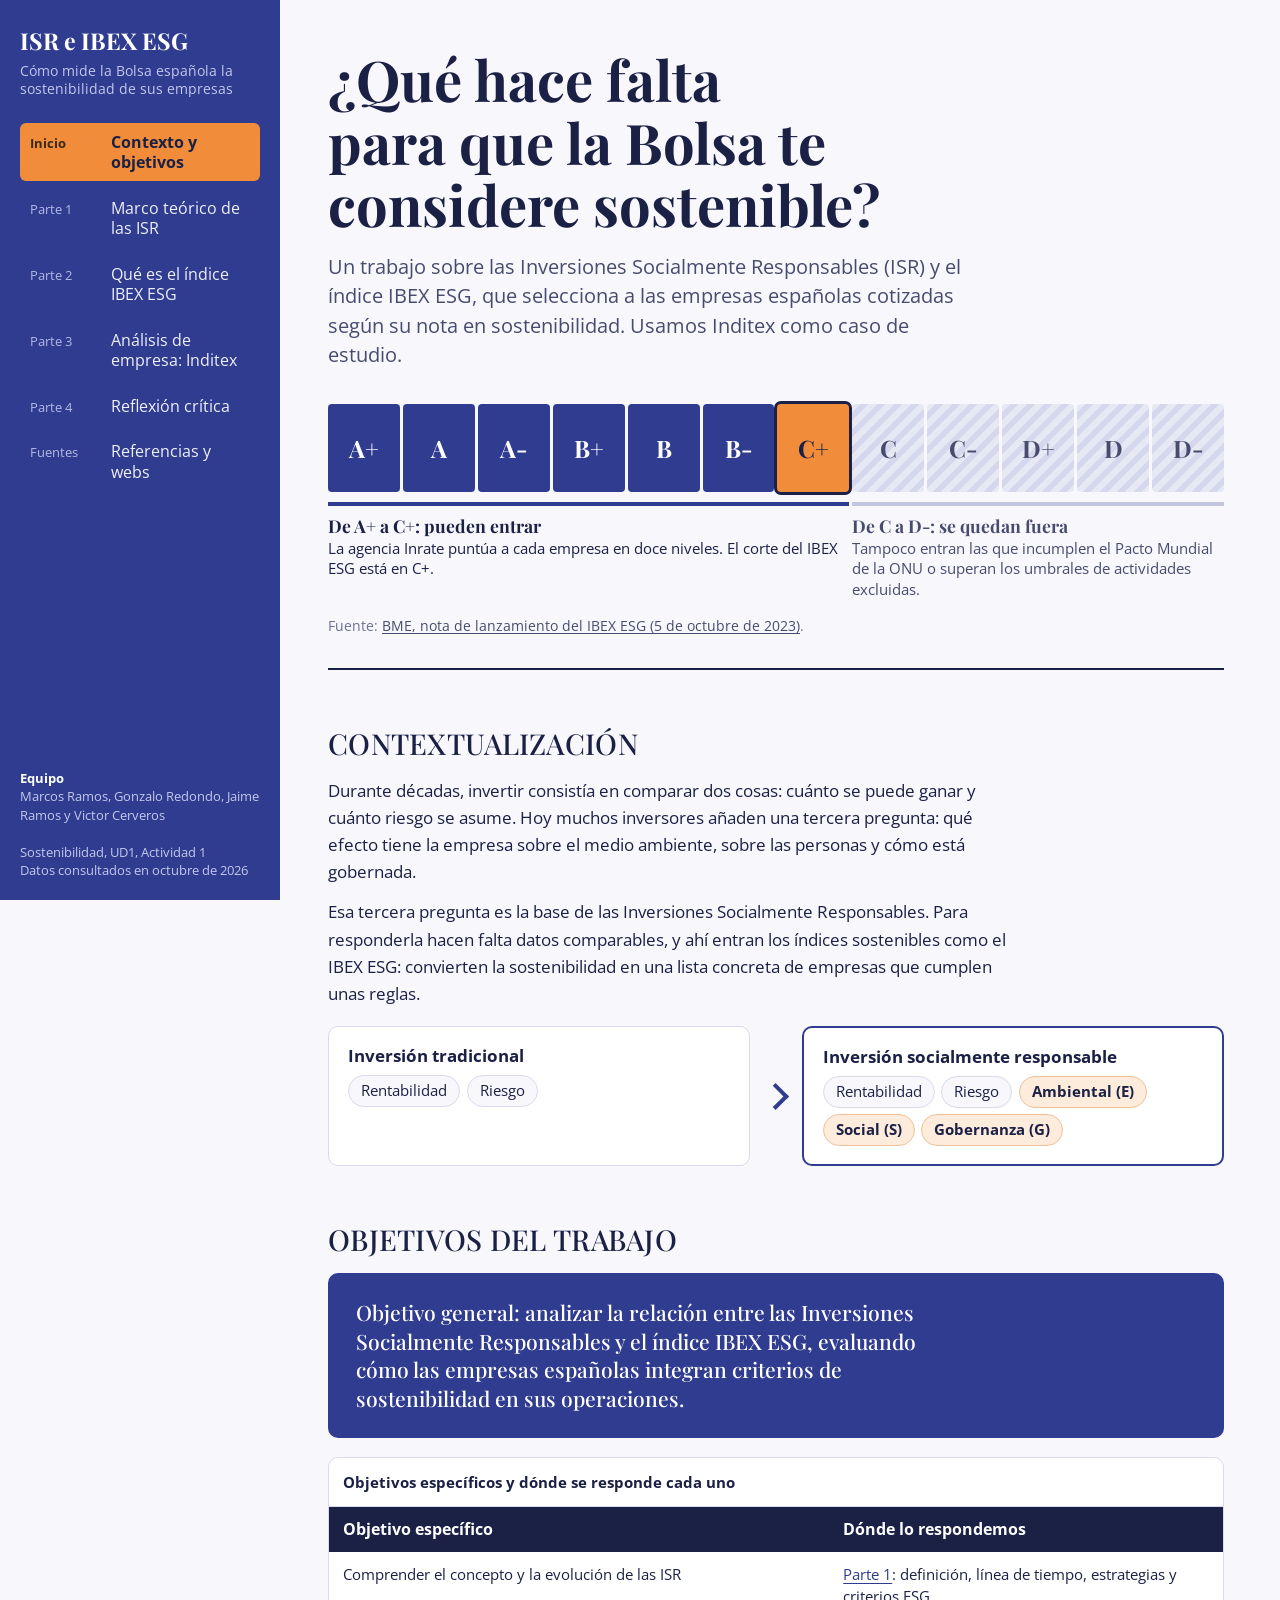
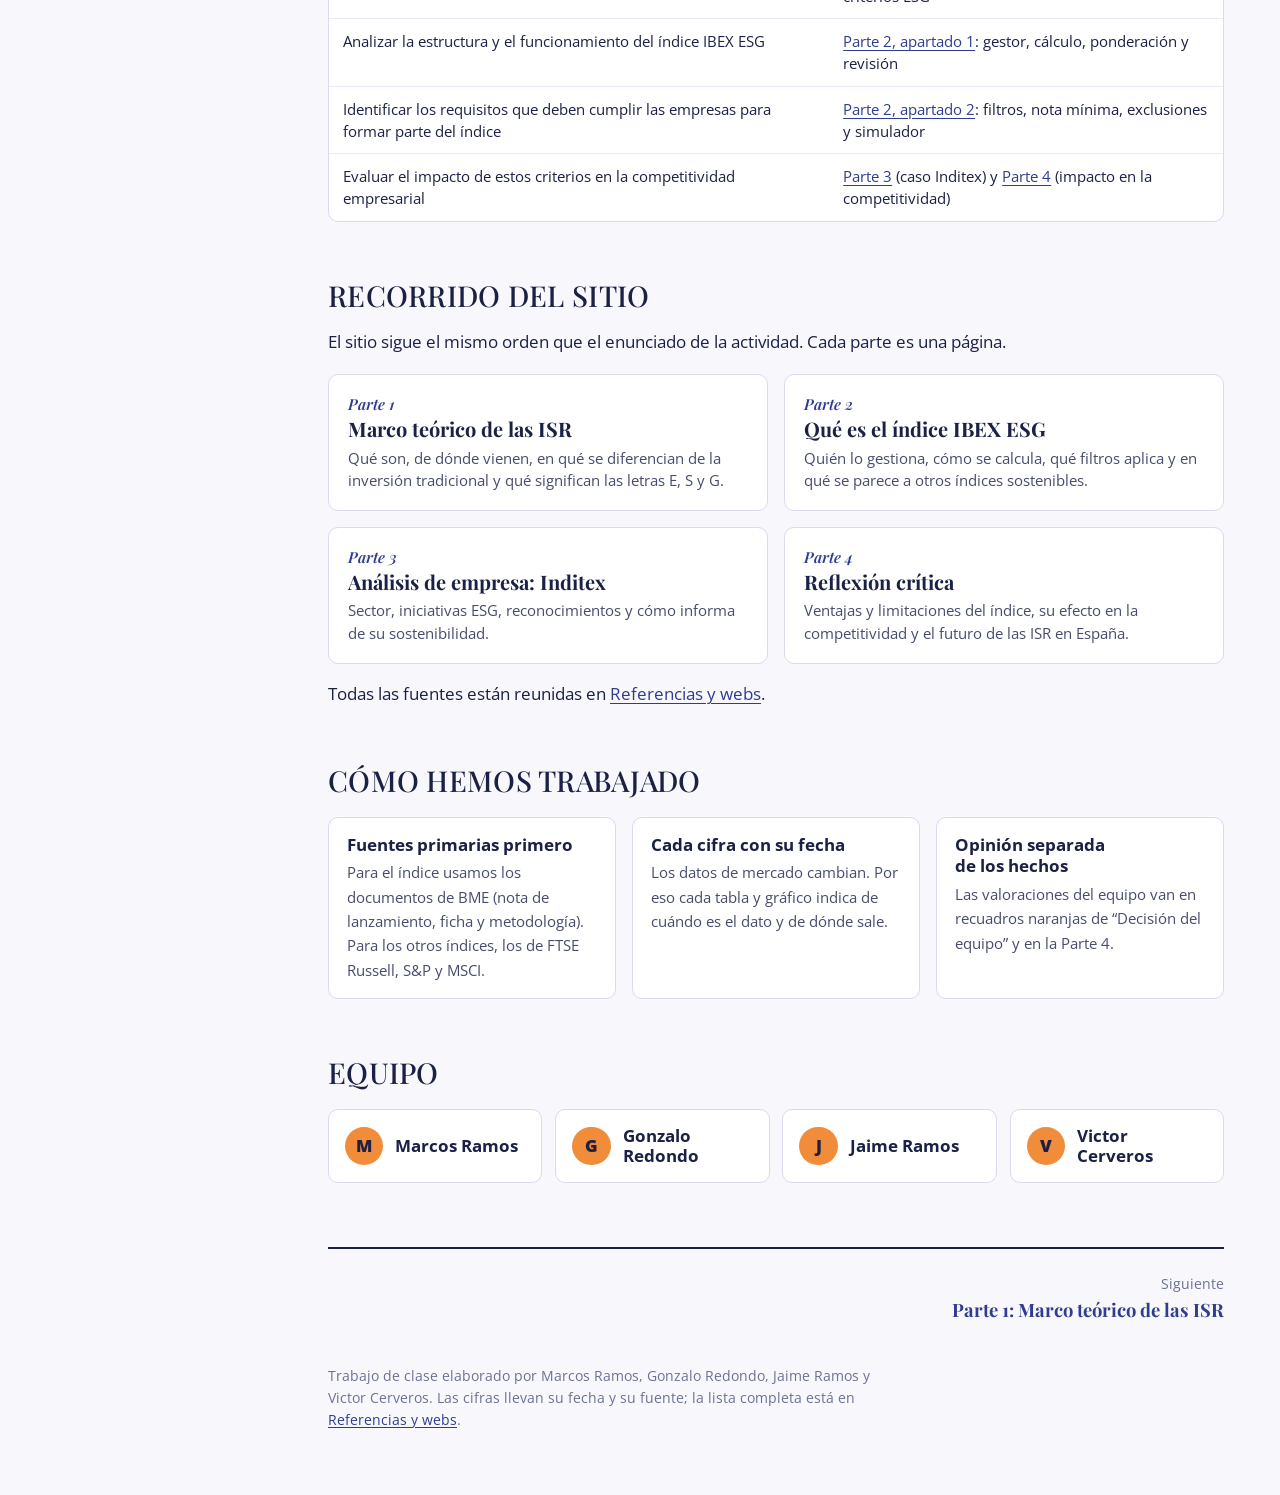
==== commit 1fc78b07: "Unifica la estética con la del resto del grupo y añade sus infografías a la Parte 1" ====
--- a/index.html
+++ b/index.html
@@ -7,7 +7,7 @@
 <meta name="description" content="Trabajo sobre las Inversiones Socialmente Responsables y el índice IBEX ESG.">
 <link rel="preconnect" href="https://fonts.googleapis.com">
 <link rel="preconnect" href="https://fonts.gstatic.com" crossorigin>
-<link href="https://fonts.googleapis.com/css2?family=Atkinson+Hyperlegible+Next:ital,wght@0,400;0,700;1,400&family=Bricolage+Grotesque:opsz,wght@12..96,500..800&display=swap" rel="stylesheet">
+<link href="https://fonts.googleapis.com/css2?family=Open+Sans:ital,wght@0,400;0,600;0,700;0,800;1,400&family=Playfair+Display:ital,wght@0,500;0,600;0,700;1,600&display=swap" rel="stylesheet">
 <link rel="stylesheet" href="assets/estilos.css">
 </head>
 <body>
@@ -113,7 +113,7 @@
   <div class="rejilla rejilla--3">
     <div class="rasgo"><h4>Fuentes primarias primero</h4><p>Para el índice usamos los documentos de BME (nota de lanzamiento, ficha y metodología). Para los otros índices, los de FTSE Russell, S&amp;P y MSCI.</p></div>
     <div class="rasgo"><h4>Cada cifra con su fecha</h4><p>Los datos de mercado cambian. Por eso cada tabla y gráfico indica de cuándo es el dato y de dónde sale.</p></div>
-    <div class="rasgo"><h4>Opinión separada de los hechos</h4><p>Las valoraciones del equipo van en recuadros amarillos de “Decisión del equipo” y en la Parte 4.</p></div>
+    <div class="rasgo"><h4>Opinión separada de los hechos</h4><p>Las valoraciones del equipo van en recuadros naranjas de “Decisión del equipo” y en la Parte 4.</p></div>
   </div>
 </section>
 
--- a/assets/estilos.css
+++ b/assets/estilos.css
@@ -1,29 +1,32 @@
 /* ISR e IBEX ESG — hoja de estilos del sitio
-   Paleta: papel frío, tinta verde oscura, tres colores de pilar (E, S, G)
-   y un amarillo de subrayador para las decisiones del equipo y la línea de corte. */
+   Paleta del grupo: azul índigo, naranja y lavanda sobre blanco.
+   Títulos en Playfair Display y texto en Open Sans. */
 
 :root {
-  --papel: #f3f6f4;
+  --papel: #f7f7fc;
   --hoja: #ffffff;
-  --tinta: #10201c;
-  --tinta-2: #44554f;
-  --tinta-3: #6b7b75;
-  --pino: #0e4b43;
-  --pino-2: #166a5e;
-  --linea: #d3dcd7;
-  --linea-2: #e6ece9;
-  --e: #1f8a5b;
-  --s: #2b62b8;
-  --g: #b8552b;
-  --e-suave: #e3f2ea;
-  --s-suave: #e4ecf8;
-  --g-suave: #f8e9e1;
-  --marca: #ffe14a;
-  --marca-suave: #fff6c2;
-  --corte: #c8372d;
+  --tinta: #1b2045;
+  --tinta-2: #474c6e;
+  --tinta-3: #6c7193;
+  --pino: #2f3c8f;
+  --pino-2: #3f4eb0;
+  --azul-titulo: #1f3d7a;
+  --lavanda: #b9bde8;
+  --lavanda-suave: #eceefb;
+  --linea: #d9dbec;
+  --linea-2: #e9eaf5;
+  --e: #b9bde8;
+  --s: #2f3c8f;
+  --g: #f08c3a;
+  --e-suave: #eceefb;
+  --s-suave: #e3e6f6;
+  --g-suave: #fdebdc;
+  --marca: #f08c3a;
+  --marca-suave: #fdebdc;
+  --corte: #b3261e;
   --corte-suave: #fbe7e4;
-  --display: "Bricolage Grotesque", "Trebuchet MS", "Segoe UI", sans-serif;
-  --texto: "Atkinson Hyperlegible Next", "Atkinson Hyperlegible", "Segoe UI", Roboto, Helvetica, Arial, sans-serif;
+  --display: "Playfair Display", Georgia, "Times New Roman", serif;
+  --texto: "Open Sans", "Segoe UI", Roboto, Helvetica, Arial, sans-serif;
   --ancho-rail: 17.5rem;
   color-scheme: light;
 }
@@ -60,7 +63,7 @@
   position: fixed; inset: 0 auto 0 0;
   width: var(--ancho-rail);
   background: var(--pino);
-  color: #eaf3f0;
+  color: #eef0fb;
   padding: 1.75rem 1.25rem 1.25rem;
   display: flex; flex-direction: column; gap: 1.5rem;
   overflow-y: auto;
@@ -75,21 +78,21 @@
   text-decoration: none;
   display: block;
 }
-.rail__titulo span { display: block; font-family: var(--texto); font-weight: 400; font-size: 0.875rem; line-height: 1.35; color: #b9d3cc; margin-top: 0.5rem; }
+.rail__titulo span { display: block; font-family: var(--texto); font-weight: 400; font-size: 0.875rem; line-height: 1.35; color: #c3c8ee; margin-top: 0.5rem; }
 
 .rail nav ul { list-style: none; margin: 0; padding: 0; display: grid; gap: 0.15rem; }
 .rail nav a {
   display: grid; grid-template-columns: 4.6rem 1fr; gap: 0.5rem; align-items: baseline;
   padding: 0.55rem 0.6rem;
-  color: #eaf3f0; text-decoration: none; border-radius: 6px;
+  color: #eef0fb; text-decoration: none; border-radius: 6px;
   font-size: 0.97rem; line-height: 1.3;
 }
-.rail nav a small { color: #a9c8c0; font-size: 0.8rem; }
+.rail nav a small { color: #b3b9e6; font-size: 0.8rem; }
 .rail nav a:hover { background: rgba(255, 255, 255, 0.09); color: #fff; }
 .rail nav a[aria-current="page"] { background: var(--marca); color: var(--tinta); font-weight: 700; }
-.rail nav a[aria-current="page"] small { color: #4b4a1e; }
-
-.rail__pie { margin-top: auto; font-size: 0.8rem; line-height: 1.45; color: #b9d3cc; }
+.rail nav a[aria-current="page"] small { color: #3a2a14; }
+
+.rail__pie { margin-top: auto; font-size: 0.8rem; line-height: 1.45; color: #c3c8ee; }
 .rail__pie strong { color: #fff; font-weight: 700; }
 
 .menu-boton { display: none; }
@@ -138,8 +141,8 @@
 
 .definicion { background: var(--pino); color: #fff; border-radius: 10px; padding: 1.6rem 1.75rem; }
 .definicion p { font-family: var(--display); font-weight: 500; font-size: 1.32rem; line-height: 1.35; max-width: 46ch; }
-.definicion .fuente { color: #b9d3cc; }
-.definicion .fuente a { color: #eaf3f0; }
+.definicion .fuente { color: #c3c8ee; }
+.definicion .fuente a { color: #eef0fb; }
 
 .decision { background: var(--marca-suave); border-left: 8px solid var(--marca); border-radius: 0 10px 10px 0; padding: 1.2rem 1.4rem; margin-top: 1.4rem; }
 .decision h4 { margin-bottom: 0.4rem; }
@@ -180,7 +183,7 @@
 .tabla--ancha table { min-width: 52rem; }
 .tabla th, .tabla td { text-align: left; vertical-align: top; padding: 0.7rem 0.9rem; border-bottom: 1px solid var(--linea-2); }
 .tabla thead th { background: var(--tinta); color: #fff; font-family: var(--display); font-weight: 600; font-size: 0.98rem; border-bottom: 0; }
-.tabla tbody th { font-weight: 700; background: #f8faf9; width: 11.5rem; }
+.tabla tbody th { font-weight: 700; background: #f8f8fd; width: 11.5rem; }
 .tabla tbody tr:last-child th, .tabla tbody tr:last-child td { border-bottom: 0; }
 .tabla .destacada { background: var(--marca-suave); }
 .tabla thead th.destacada { background: var(--marca); color: var(--tinta); }
@@ -194,10 +197,10 @@
 .escala__nivel { height: 5.5rem; display: grid; place-items: center; font-family: var(--display); font-weight: 700; font-size: clamp(0.85rem, 2.1vw, 1.5rem); border-radius: 4px; }
 .escala__nivel--dentro { background: var(--pino); color: #fff; }
 .escala__nivel--corte { background: var(--marca); color: var(--tinta); box-shadow: 0 0 0 3px var(--tinta); position: relative; z-index: 1; }
-.escala__nivel--fuera { background: repeating-linear-gradient(135deg, #dfe6e2 0 6px, #cdd7d2 6px 12px); color: var(--tinta-2); }
+.escala__nivel--fuera { background: repeating-linear-gradient(135deg, #e6e8f4 0 6px, #d5d8ec 6px 12px); color: var(--tinta-2); }
 .escala__leyenda { display: grid; grid-template-columns: 7fr 5fr; gap: 3px; margin-top: 0.6rem; font-size: 0.95rem; line-height: 1.35; }
 .escala__leyenda div { padding-top: 0.5rem; border-top: 4px solid var(--pino); }
-.escala__leyenda div + div { border-top-color: #b7c4be; color: var(--tinta-2); }
+.escala__leyenda div + div { border-top-color: #c3c6de; color: var(--tinta-2); }
 .escala__leyenda strong { display: block; font-family: var(--display); font-size: 1.1rem; }
 
 /* ---------- Línea de tiempo ---------- */
@@ -210,17 +213,17 @@
 .hitos { list-style: none; padding: 0; margin: 0; display: grid; gap: 0.5rem; max-width: none; }
 .hitos li { margin: 0; display: grid; grid-template-columns: 5.2rem 1fr; gap: 0.9rem; background: var(--hoja); border: 1px solid var(--linea); border-radius: 8px; padding: 0.65rem 0.9rem; }
 .hitos .anio { font-family: var(--display); font-weight: 700; font-variant-numeric: tabular-nums; color: var(--pino); }
-.hitos .es-ibex { background: var(--marca-suave); border-color: #e9d466; }
+.hitos .es-ibex { background: var(--marca-suave); border-color: #f2c199; }
 
 /* ---------- Espectro de estrategias ---------- */
 
 .espectro { margin-top: 1.4rem; }
 .espectro__eje { display: flex; justify-content: space-between; font-size: 0.9rem; color: var(--tinta-2); margin-bottom: 0.4rem; }
-.espectro__barra { height: 10px; border-radius: 5px; background: linear-gradient(90deg, #b7c4be, var(--pino)); }
+.espectro__barra { height: 10px; border-radius: 5px; background: linear-gradient(90deg, #c3c6de, var(--pino)); }
 .espectro__pasos { list-style: none; padding: 0; margin: 0.8rem 0 0; display: grid; grid-template-columns: repeat(7, minmax(0, 1fr)); gap: 0.5rem; max-width: none; }
 .espectro__pasos li { margin: 0; background: var(--hoja); border: 1px solid var(--linea); border-radius: 8px; padding: 0.7rem 0.7rem 0.8rem; font-size: 0.88rem; line-height: 1.35; color: var(--tinta-2); }
 .espectro__pasos strong { display: block; font-size: 0.97rem; color: var(--tinta); margin-bottom: 0.25rem; line-height: 1.2; }
-.espectro__pasos .usa-ibex { background: var(--marca-suave); border-color: #e9d466; }
+.espectro__pasos .usa-ibex { background: var(--marca-suave); border-color: #f2c199; }
 
 /* ---------- Flujos y embudo ---------- */
 
@@ -228,14 +231,14 @@
 .flujo li { margin: 0; position: relative; background: var(--hoja); border: 1px solid var(--linea); border-radius: 10px; padding: 0.9rem 1rem; font-size: 0.93rem; line-height: 1.4; color: var(--tinta-2); }
 .flujo li strong { display: block; color: var(--tinta); font-size: 1rem; margin-bottom: 0.2rem; }
 .flujo li + li::before { content: ""; position: absolute; left: -1.25rem; top: 50%; width: 0.9rem; height: 0.9rem; border-top: 3px solid var(--pino); border-right: 3px solid var(--pino); transform: translateY(-50%) rotate(45deg); }
-.flujo li.final { background: var(--pino); border-color: var(--pino); color: #d5e6e1; }
+.flujo li.final { background: var(--pino); border-color: var(--pino); color: #dfe2f6; }
 .flujo li.final strong { color: #fff; }
 
 .embudo { list-style: none; padding: 0; margin: 1.4rem 0 0; display: grid; gap: 0.5rem; max-width: 46rem; counter-reset: paso; }
 .embudo li { margin: 0 auto; width: var(--w, 100%); background: var(--hoja); border: 1px solid var(--linea); border-radius: 10px; padding: 0.85rem 1.1rem 0.9rem 3.4rem; position: relative; counter-increment: paso; font-size: 0.95rem; line-height: 1.4; color: var(--tinta-2); }
 .embudo li::before { content: counter(paso); position: absolute; left: 0.9rem; top: 0.85rem; width: 1.8rem; height: 1.8rem; border-radius: 50%; background: var(--tinta); color: #fff; display: grid; place-items: center; font-family: var(--display); font-weight: 700; font-size: 0.95rem; }
 .embudo li strong { display: block; color: var(--tinta); font-size: 1.02rem; }
-.embudo li.resultado { background: var(--pino); border-color: var(--pino); color: #d5e6e1; }
+.embudo li.resultado { background: var(--pino); border-color: var(--pino); color: #dfe2f6; }
 .embudo li.resultado strong { color: #fff; }
 .embudo li.resultado::before { background: var(--marca); color: var(--tinta); content: "✓"; }
 
@@ -246,7 +249,7 @@
 .barras__nombre { line-height: 1.25; }
 .barras__pista { display: flex; align-items: center; gap: 0.5rem; }
 .barras__barra { height: 20px; width: calc(var(--v) * 1%); min-width: 3px; background: var(--color, var(--pino)); border-radius: 0 4px 4px 0; }
-.barras__barra--tenue { background: #9fb3ac; }
+.barras__barra--tenue { background: #b9bde8; }
 .barras__valor { font-variant-numeric: tabular-nums; font-weight: 700; white-space: nowrap; }
 .barras__fila:hover .barras__barra { filter: brightness(1.15); }
 .grafico { background: var(--hoja); border: 1px solid var(--linea); border-radius: 10px; padding: 1.2rem 1.3rem 1.3rem; }
@@ -256,7 +259,7 @@
 /* Medidores de avance hacia un objetivo */
 .avance { margin-top: 1rem; display: grid; gap: 1.1rem; }
 .avance__fila h4 { font-size: 0.98rem; }
-.avance__pista { position: relative; height: 16px; background: #e3e9e6; border-radius: 4px; margin-top: 0.45rem; }
+.avance__pista { position: relative; height: 16px; background: #e6e8f4; border-radius: 4px; margin-top: 0.45rem; }
 .avance__hecho { position: absolute; inset: 0 auto 0 0; width: calc(var(--v) * 1%); background: var(--color, var(--e)); border-radius: 4px; }
 .avance__pie { display: flex; justify-content: space-between; gap: 1rem; font-size: 0.88rem; color: var(--tinta-2); margin-top: 0.3rem; }
 .avance__pie strong { color: var(--tinta); }
@@ -265,7 +268,7 @@
 
 .fichas { list-style: none; padding: 0; margin: 1rem 0 0; display: flex; flex-wrap: wrap; gap: 0.4rem; max-width: none; }
 .fichas li { margin: 0; background: var(--hoja); border: 1px solid var(--linea); border-radius: 6px; padding: 0.25rem 0.6rem; font-size: 0.9rem; }
-.fichas .nueva { background: var(--marca-suave); border-color: #e9d466; font-weight: 700; }
+.fichas .nueva { background: var(--marca-suave); border-color: #f2c199; font-weight: 700; }
 .fichas .elegida { background: var(--pino); border-color: var(--pino); color: #fff; font-weight: 700; }
 .fichas--fuera li { background: transparent; border-style: dashed; color: var(--tinta-2); text-decoration: line-through; text-decoration-color: var(--corte); }
 .leyenda { display: flex; flex-wrap: wrap; gap: 1.2rem; margin-top: 0.8rem; font-size: 0.88rem; color: var(--tinta-2); }
@@ -331,7 +334,7 @@
 .cambio h4 { margin-bottom: 0.5rem; }
 .cambio ul { list-style: none; padding: 0; display: flex; flex-wrap: wrap; gap: 0.4rem; }
 .cambio li { margin: 0; border-radius: 999px; padding: 0.2rem 0.75rem; font-size: 0.93rem; background: var(--papel); border: 1px solid var(--linea); }
-.cambio li.mas { background: var(--marca-suave); border-color: #e9d466; font-weight: 700; }
+.cambio li.mas { background: var(--marca-suave); border-color: #f2c199; font-weight: 700; }
 .cambio .flecha { align-self: center; width: 1.2rem; height: 1.2rem; border-top: 4px solid var(--pino); border-right: 4px solid var(--pino); transform: rotate(45deg); background: none; border-left: 0; border-bottom: 0; border-radius: 0; padding: 0; }
 
 /* ---------- Referencias ---------- */
@@ -401,3 +404,125 @@
 .rejilla > * { margin-top: 0; }
 .tabla td:has(> .letra--mini) { white-space: nowrap; }
 .espectro__pasos li { overflow-wrap: anywhere; hyphens: auto; }
+
+/* ---------- Parte 1: comparación en cuatro puntos y estrategias principales ---------- */
+.frente { background: var(--hoja); border: 1px solid var(--linea); border-radius: 10px; overflow: hidden; }
+.frente h4 { font-family: var(--display); font-size: 1.2rem; padding: 0.8rem 1.1rem 0.6rem; }
+.frente dl { margin: 0; }
+.frente dl > div { display: grid; grid-template-columns: 6.2rem minmax(0, 1fr); gap: 0.8rem; padding: 0.65rem 1.1rem; border-top: 1px solid var(--linea-2); font-size: 0.96rem; line-height: 1.45; }
+.frente dt { font-weight: 700; font-size: 0.88rem; color: var(--tinta-3); padding-top: 0.1rem; }
+.frente dd { margin: 0; }
+.frente dl > div.isr { background: var(--marca-suave); }
+.frente dl > div.isr dt { color: var(--tinta); }
+
+.estrategia { background: var(--hoja); border: 1px solid var(--linea); border-top: 8px solid var(--pino); border-radius: 10px; padding: 1.1rem 1.2rem 1.2rem; }
+.estrategia h4 { font-family: var(--display); font-size: 1.25rem; margin-bottom: 0.5rem; }
+.estrategia p { font-size: 0.97rem; line-height: 1.5; }
+.estrategia .ejemplo { margin-top: 0.7rem; font-size: 0.88rem; color: var(--tinta-2); background: var(--papel); border-radius: 6px; padding: 0.4rem 0.6rem; }
+.estrategia.usa-ibex { background: var(--marca-suave); border-color: #f2c199; border-top-color: var(--marca); }
+.estrategia.usa-ibex .ejemplo { background: var(--hoja); }
+.tabla tr.fila-ibex th, .tabla tr.fila-ibex td { background: var(--marca-suave); }
+
+/* =====================================================================
+   Estética común con el sitio del grupo: serif en títulos, índigo,
+   naranja y lavanda, e infografías de “tradicional VS ISR”.
+   ===================================================================== */
+
+h1 { font-weight: 700; letter-spacing: 0; }
+h2 { font-weight: 500; text-transform: uppercase; letter-spacing: 0.01em; font-size: clamp(1.35rem, 2.3vw, 1.8rem); line-height: 1.2; }
+h3 { font-weight: 600; color: var(--azul-titulo); }
+.pilar h3, .balanza h3, .solucion h3 { color: var(--tinta); }
+.rail__titulo { font-weight: 700; }
+.tabla thead th, .hitos .anio, .letra, .embudo li::before, .equipo .inicial { font-family: var(--texto); }
+.tabla thead th { font-weight: 700; }
+.letra { font-weight: 800; }
+.pilar--e .letra, .letra--e, .pilar--g .letra, .letra--g { color: var(--tinta); }
+.balanza h3 { border-bottom-color: var(--pino); }
+.balanza > div + div h3 { border-bottom-color: var(--corte); }
+.avance__hecho { background: var(--color, var(--pino)); }
+.simulador output[data-estado="si"] { background: var(--s-suave); border-left-color: var(--pino); }
+.seccion > h2 .de-enunciado, .apartado > h3 .de-enunciado { color: var(--marca); }
+.cabecera .parte, .mapa .parte { font-style: italic; }
+.equipo .inicial { color: var(--tinta); }
+
+.ilu { display: block; }
+.ilu * { vector-effect: non-scaling-stroke; }
+
+/* Número en círculo naranja + título, como en las infografías del grupo */
+.rotulo { display: flex; align-items: center; gap: 0.6rem; font-family: var(--texto); font-weight: 800; font-size: 1.12rem; text-transform: uppercase; letter-spacing: 0.01em; color: var(--pino); line-height: 1.15; }
+.rotulo b { flex: none; width: 1.9rem; height: 1.9rem; border-radius: 50%; background: var(--marca); color: var(--tinta); display: grid; place-items: center; font-size: 1rem; }
+
+/* Tradicional VS ISR */
+.versus { background: var(--hoja); border: 1px solid var(--linea); border-radius: 10px; padding: 1.1rem 1.1rem 1.2rem; }
+.versus__par { position: relative; display: grid; grid-template-columns: repeat(2, minmax(0, 1fr)); gap: 0.6rem; margin-top: 0.8rem; }
+.versus__lado { padding: 0.9rem 0.7rem 1rem; text-align: center; display: grid; justify-items: center; align-content: start; gap: 0.5rem; min-height: 11.5rem; }
+.versus__lado--trad { background: var(--pino); color: #fff; }
+.versus__lado--isr { background: var(--marca); color: var(--tinta); }
+.versus__lado small { font-size: 0.66rem; letter-spacing: 0.12em; text-transform: uppercase; line-height: 1.3; }
+.versus__lado--trad small { color: #f6b98a; }
+.versus__lado .ilu { height: 3.4rem; width: auto; margin: 0.4rem 0 0.2rem; }
+.versus__lado strong { font-size: 0.92rem; line-height: 1.25; }
+.versus__lado span { font-size: 0.78rem; line-height: 1.3; opacity: 0.92; }
+.versus__vs { position: absolute; left: 50%; top: 50%; transform: translate(-50%, -50%); width: 2rem; height: 2rem; border-radius: 50%; background: #fff; color: var(--pino); display: grid; place-items: center; font-weight: 800; font-size: 0.7rem; box-shadow: 0 0 0 2px var(--papel); }
+.versus > p { margin-top: 0.9rem; font-size: 0.96rem; line-height: 1.5; }
+.letras-esg { display: flex; gap: 0.35rem; height: 3.4rem; align-items: center; margin: 0.4rem 0 0.2rem; }
+.letras-esg i { font-style: normal; width: 2.1rem; height: 2.1rem; border-radius: 50%; background: var(--pino); color: var(--marca); display: grid; place-items: center; font-weight: 800; }
+
+/* Escalera “De excluir a medir” */
+.escalera { background: var(--hoja); border: 1px solid var(--linea); border-radius: 10px; padding: 1.3rem 1.4rem 1.4rem; }
+.escalera h4 { font-family: var(--texto); font-weight: 800; font-size: 1.7rem; line-height: 1.05; color: var(--pino); }
+.escalera .nota { margin-top: 0.4rem; }
+.escalera__leyenda { display: flex; flex-wrap: wrap; gap: 0.4rem 1.2rem; margin: 0.9rem 0 0; padding: 0; list-style: none; font-size: 0.86rem; max-width: none; }
+.escalera__leyenda li { margin: 0; }
+.escalera__leyenda li::before { content: ""; display: inline-block; width: 0.8rem; height: 0.8rem; margin-right: 0.4rem; vertical-align: -0.08em; background: var(--c); }
+.escalera__barras { list-style: none; margin: 1.2rem 0 0; padding: 0; max-width: none; display: grid; grid-template-columns: repeat(7, minmax(0, 1fr)); gap: 3px; align-items: end; height: 17rem; }
+.escalera__barras li { margin: 0; height: calc(var(--h) * 1%); background: var(--c); color: var(--t); display: flex; flex-direction: column; justify-content: space-between; padding: 0.5rem 0.3rem; text-align: center; font-size: 0.78rem; line-height: 1.2; }
+.escalera__barras li strong { font-size: 0.8rem; font-variant-numeric: tabular-nums; }
+.fase-1 { --c: var(--lavanda); --t: var(--tinta); }
+.fase-2 { --c: var(--pino); --t: #fff; }
+.fase-3 { --c: var(--marca); --t: var(--tinta); }
+
+/* Teselas de las tres estrategias principales */
+.tesela { background: var(--hoja); border: 1px solid var(--linea); border-radius: 10px; overflow: hidden; display: flex; flex-direction: column; }
+.tesela__imagen { min-height: 14.5rem; padding: 1.2rem; display: grid; place-items: center; }
+.tesela--1 .tesela__imagen { background: var(--lavanda); }
+.tesela--2 .tesela__imagen { background: var(--pino); }
+.tesela--3 .tesela__imagen { background: var(--marca); }
+.tesela__texto { padding: 1rem 1.2rem 1.2rem; }
+.tesela__texto h4 { font-family: var(--display); font-weight: 500; font-size: 1.3rem; text-transform: uppercase; color: var(--azul-titulo); margin-bottom: 0.5rem; }
+.tesela__texto p { font-size: 0.96rem; line-height: 1.5; }
+.tesela__texto .ejemplo { margin-top: 0.7rem; font-size: 0.88rem; color: var(--tinta-2); background: var(--papel); border-radius: 6px; padding: 0.4rem 0.6rem; }
+.tesela__texto .sello-ibex { display: inline-block; margin-top: 0.7rem; background: var(--marca-suave); border: 1px solid #f2c199; border-radius: 999px; padding: 0.1rem 0.7rem; font-size: 0.84rem; font-weight: 700; }
+.prohibidos { display: flex; gap: 1rem; justify-content: center; }
+.prohibidos .ilu { width: 5.6rem; height: 5.6rem; }
+.pastillas { display: grid; gap: 0.6rem; width: 100%; max-width: 17rem; }
+.pastillas div { background: #fff; border-radius: 8px; padding: 0.5rem 0.7rem; display: grid; grid-template-columns: auto 1fr; gap: 0.1rem 0.7rem; align-items: center; }
+.pastillas i { grid-row: span 2; font-style: normal; width: 2.4rem; height: 2.4rem; border-radius: 50%; background: var(--marca); color: var(--pino); display: grid; place-items: center; font-weight: 800; font-size: 1.15rem; }
+.pastillas strong { color: var(--pino); font-size: 0.98rem; line-height: 1.1; align-self: end; }
+.pastillas span { font-size: 0.74rem; color: var(--tinta); line-height: 1.2; align-self: start; }
+.cuadros { display: grid; grid-template-columns: repeat(2, minmax(0, 1fr)); gap: 0.6rem; width: 100%; max-width: 15rem; }
+.cuadros div { background: #fff; border-radius: 8px; padding: 0.7rem 0.4rem 0.6rem; display: grid; justify-items: center; gap: 0.3rem; color: var(--pino); font-weight: 700; font-size: 0.88rem; }
+.cuadros .ilu { width: 2.6rem; height: 2.6rem; }
+
+/* Tarjetas de factor: una por cada factor E, S y G */
+.grupo-factor { margin-top: 2rem; }
+.grupo-factor > h3 { font-family: var(--display); font-weight: 500; text-transform: uppercase; font-size: 1.3rem; color: var(--tinta); display: flex; align-items: center; gap: 0.6rem; }
+.factor { display: flex; flex-direction: column; background: var(--hoja); border: 1px solid var(--linea); border-radius: 10px; overflow: hidden; }
+.factor__cartel { padding: 1rem 0.8rem 1.1rem; display: grid; justify-items: center; gap: 0.5rem; text-align: center; background: var(--c); color: var(--t); }
+.factor--e { --c: var(--lavanda); --t: var(--tinta); }
+.factor--s { --c: var(--pino); --t: #fff; }
+.factor--g { --c: var(--marca); --t: var(--tinta); }
+.factor__cartel small { font-size: 0.68rem; font-weight: 700; letter-spacing: 0.16em; text-transform: uppercase; }
+.factor__cartel .disco { width: 6rem; height: 6rem; border-radius: 50%; background: #fff; display: grid; place-items: center; color: var(--pino); }
+.factor__cartel .disco .ilu { width: 3.4rem; height: 3.4rem; }
+.factor__cartel strong { font-size: 1.12rem; line-height: 1.15; }
+.factor__cartel span { font-size: 0.82rem; line-height: 1.25; }
+.factor__texto { padding: 0.9rem 1rem 1.1rem; font-size: 0.95rem; line-height: 1.5; color: var(--tinta-2); }
+.factor__texto .indicador { display: inline-block; margin-top: 0.6rem; background: var(--papel); border-radius: 6px; padding: 0.15rem 0.5rem; font-size: 0.84rem; color: var(--tinta); }
+
+@media (max-width: 56rem) {
+  .escalera__barras { grid-template-columns: minmax(0, 1fr); height: auto; align-items: stretch; gap: 4px; }
+  .escalera__barras li { height: auto; width: calc(34% + var(--h) * 0.66%); flex-direction: row-reverse; justify-content: space-between; align-items: center; gap: 0.6rem; text-align: left; padding: 0.45rem 0.6rem; font-size: 0.84rem; }
+  .versus__lado { min-height: 10.5rem; }
+}
+.versus__lado small { min-height: 2.6em; display: grid; align-items: center; }
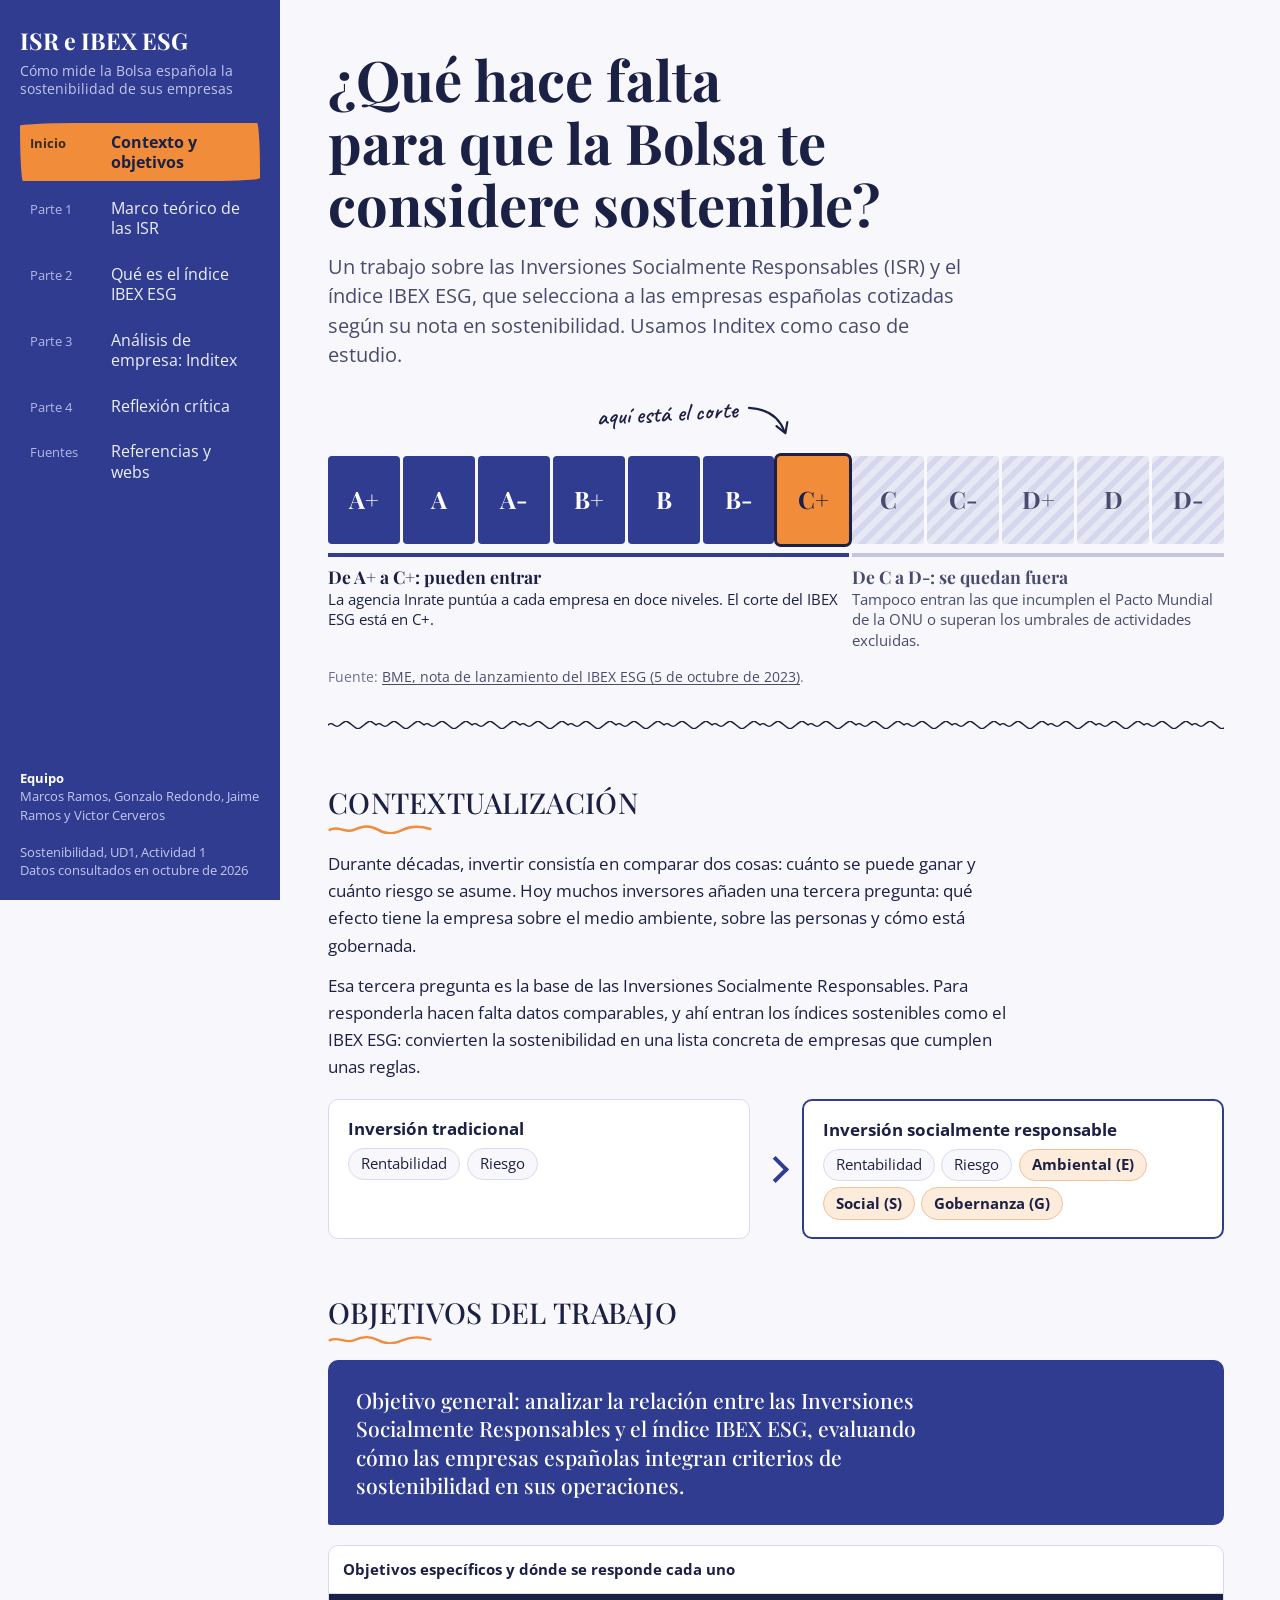
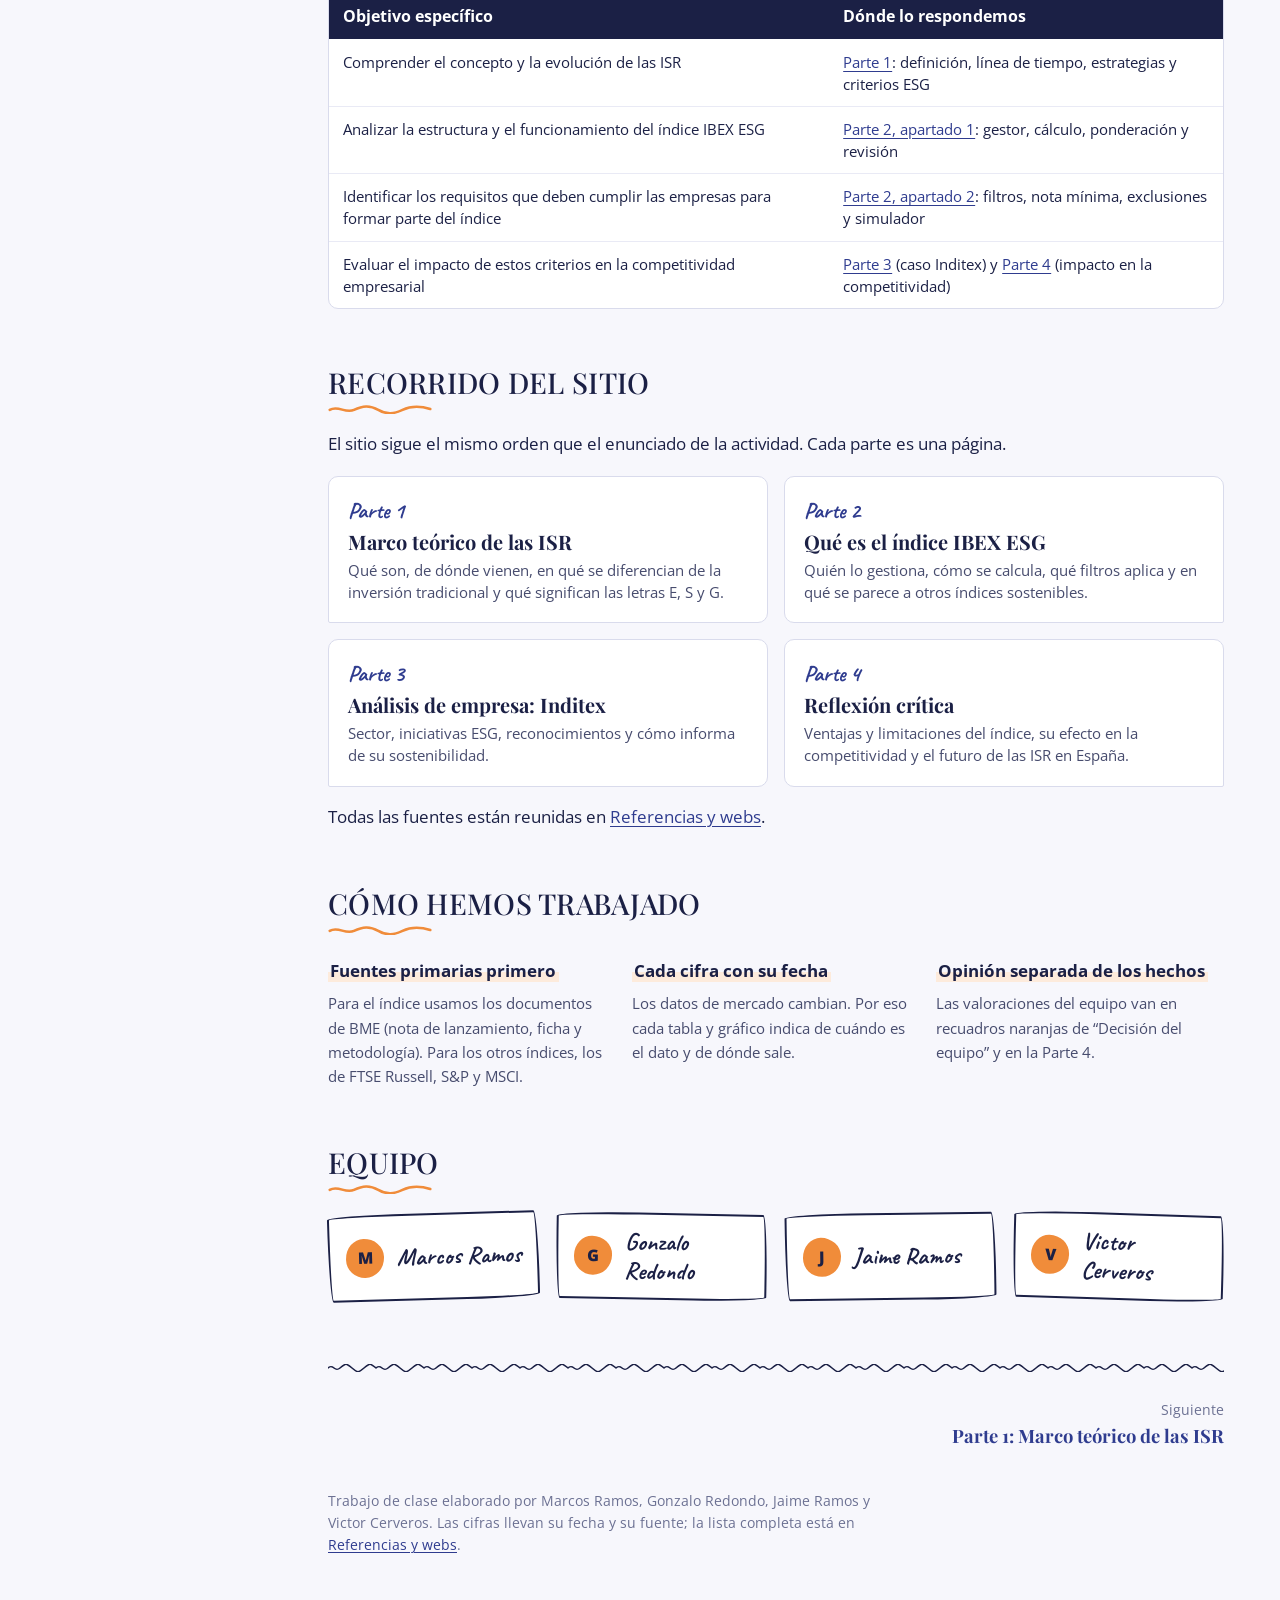
==== commit eb6feacc: "Carrusel automático cada 5 segundos, imágenes más ligeras y diseño con acabado a mano" ====
--- a/index.html
+++ b/index.html
@@ -7,7 +7,8 @@
 <meta name="description" content="Trabajo sobre las Inversiones Socialmente Responsables y el índice IBEX ESG.">
 <link rel="preconnect" href="https://fonts.googleapis.com">
 <link rel="preconnect" href="https://fonts.gstatic.com" crossorigin>
-<link href="https://fonts.googleapis.com/css2?family=Open+Sans:ital,wght@0,400;0,600;0,700;0,800;1,400&family=Playfair+Display:ital,wght@0,500;0,600;0,700;1,600&display=swap" rel="stylesheet">
+<link rel="preload" as="style" href="https://fonts.googleapis.com/css2?family=Caveat:wght@500..700&family=Open+Sans:ital,wght@0,400..800;1,400&family=Playfair+Display:ital,wght@0,500..700;1,600&display=swap" onload="this.onload=null;this.rel='stylesheet'">
+<noscript><link rel="stylesheet" href="https://fonts.googleapis.com/css2?family=Caveat:wght@500..700&family=Open+Sans:ital,wght@0,400..800;1,400&family=Playfair+Display:ital,wght@0,500..700;1,600&display=swap"></noscript>
 <link rel="stylesheet" href="assets/estilos.css">
 </head>
 <body>
@@ -34,6 +35,9 @@
   <p class="entradilla">Un trabajo sobre las Inversiones Socialmente Responsables (ISR) y el índice IBEX ESG, que selecciona a las empresas españolas cotizadas según su nota en sostenibilidad. Usamos Inditex como caso de estudio.</p>
 
   <figure class="escala" aria-labelledby="escala-pie">
+    <p class="apunte apunte--corte" aria-hidden="true">aquí está el corte
+      <svg viewBox="0 0 60 44"><path d="M8 4c18 2 34 10 40 30" fill="none" stroke="currentColor" stroke-width="2.5" stroke-linecap="round"/><path d="M39 27l10 9 3-13" fill="none" stroke="currentColor" stroke-width="2.5" stroke-linecap="round" stroke-linejoin="round"/></svg>
+    </p>
     <div class="escala__regla" role="img" aria-label="Escala de calificación de Inrate con doce niveles, de A+ a D-. El IBEX ESG admite de A+ a C+ y deja fuera de C a D-.">
       <div class="escala__nivel escala__nivel--dentro">A+</div>
       <div class="escala__nivel escala__nivel--dentro">A</div>
@@ -131,6 +135,6 @@
 <p class="pie">Trabajo de clase elaborado por Marcos Ramos, Gonzalo Redondo, Jaime Ramos y Victor Cerveros. Las cifras llevan su fecha y su fuente; la lista completa está en <a href="referencias.html">Referencias y webs</a>.</p>
 </main>
 </div>
-<script src="assets/sitio.js"></script>
+<script src="assets/sitio.js" defer></script>
 </body>
 </html>
--- a/assets/estilos.css
+++ b/assets/estilos.css
@@ -526,3 +526,100 @@
   .versus__lado { min-height: 10.5rem; }
 }
 .versus__lado small { min-height: 2.6em; display: grid; align-items: center; }
+
+/* Carrusel de la evolución histórica (láminas del equipo) */
+.carrusel { background: var(--hoja); border: 1px solid var(--linea); border-radius: 10px; overflow: hidden; }
+.carrusel__pista { list-style: none; margin: 0; padding: 0; max-width: none; display: flex; overflow-x: auto; scroll-snap-type: x mandatory; scrollbar-width: none; overscroll-behavior-x: contain; }
+.carrusel__lamina { aspect-ratio: 2 / 1; background: var(--lavanda-suave); }
+.carrusel__pista::-webkit-scrollbar { display: none; }
+.carrusel__lamina { flex: 0 0 100%; margin: 0; scroll-snap-align: start; }
+.carrusel__lamina img { display: block; width: 100%; height: auto; }
+.carrusel__barra { display: grid; grid-template-columns: auto 1fr auto auto; gap: 0.5rem; align-items: center; padding: 0.7rem 0.9rem 0.5rem; border-top: 1px solid var(--linea); }
+.carrusel__estado { text-align: center; line-height: 1.25; }
+.carrusel__estado strong { display: block; font-family: var(--display); font-size: 1.15rem; color: var(--azul-titulo); }
+.carrusel__estado span { font-size: 0.86rem; color: var(--tinta-3); }
+.carrusel__boton { font: inherit; font-weight: 700; padding: 0.5rem 1rem; border-radius: 6px; border: 2px solid var(--pino); background: var(--pino); color: #fff; cursor: pointer; }
+.carrusel__boton:hover { background: var(--pino-2); border-color: var(--pino-2); }
+.carrusel__boton--flecha { padding: 0.2rem 0.9rem 0.35rem; font-size: 1.5rem; line-height: 1; }
+.carrusel__boton--pausa { background: var(--hoja); color: var(--pino); min-width: 6.6rem; }
+.carrusel__boton--pausa:hover { color: #fff; }
+.carrusel__puntos { display: grid; grid-template-columns: repeat(7, minmax(0, 1fr)); gap: 4px; padding: 0 0.9rem 0.8rem; }
+.carrusel__puntos i { height: 4px; border-radius: 2px; background: var(--linea); }
+.carrusel__puntos i.activo { background: var(--marca); }
+.carrusel + .fuente + .escalera, .carrusel + .fuente { margin-bottom: 0; }
+.escalera { margin-top: 1.2rem; }
+@media (max-width: 30rem) { .carrusel__boton--pausa { padding: 0.45rem 0.6rem; font-size: 0.88rem; min-width: 5.6rem; } .carrusel__estado strong { font-size: 1rem; } }
+
+/* =====================================================================
+   Toque hecho a mano: menos cajas, subrayador, trazos irregulares
+   y notas del equipo con letra manuscrita.
+   ===================================================================== */
+
+:root {
+  --mano: "Caveat", "Segoe Print", "Bradley Hand", "Comic Sans MS", cursive;
+  --trazo: 255px 14px 225px 14px / 14px 225px 14px 255px;
+  --onda-naranja: url("data:image/svg+xml,%3Csvg xmlns='http://www.w3.org/2000/svg' viewBox='0 0 120 12' preserveAspectRatio='none'%3E%3Cpath d='M2 7c10-6 18 5 28 0s18-6 28 0 18 5 28 0 20-5 32-1' fill='none' stroke='%23f08c3a' stroke-width='3' stroke-linecap='round'/%3E%3C/svg%3E");
+  --onda-tinta: url("data:image/svg+xml,%3Csvg xmlns='http://www.w3.org/2000/svg' viewBox='0 0 48 8'%3E%3Cpath d='M0 4c6-5 6 5 12 0s6-5 12 0 6 5 12 0 6-5 12 0' fill='none' stroke='%231b2045' stroke-width='1.6' stroke-linecap='round'/%3E%3C/svg%3E");
+}
+
+/* Títulos de sección con un subrayado ondulado, no con una regla recta */
+.seccion > h2 { padding-bottom: 0.9rem; background: var(--onda-naranja) left bottom / 6.5rem 0.6rem no-repeat; }
+.cabecera { border-bottom: 0; padding-bottom: 2.6rem; background: var(--onda-tinta) left bottom / 48px 8px repeat-x; }
+.siguiente { border-top: 0; padding-top: 2.2rem; background: var(--onda-tinta) left top / 48px 8px repeat-x; }
+
+/* Rasgos: texto suelto con el título pasado por subrayador, sin caja */
+.rasgo { background: none; border: 0; border-radius: 0; padding: 0.2rem 0.2rem 0 0; }
+.rasgo h4 { display: inline; background: linear-gradient(transparent 58%, var(--marca-suave) 58%); box-decoration-break: clone; -webkit-box-decoration-break: clone; padding: 0 0.15rem; }
+.rasgo p { margin-top: 0.45rem; }
+
+/* Notas del equipo: papel pegado con cinta, borde irregular y letra a mano */
+.decision { position: relative; background: #fff7ee; border: 2px solid var(--tinta); border-left-width: 2px; border-radius: var(--trazo); padding: 1.5rem 1.6rem 1.3rem; transform: rotate(-0.45deg); margin-top: 2rem; }
+.decision::before { content: ""; position: absolute; top: -0.75rem; left: 2.2rem; width: 5.2rem; height: 1.4rem; background: rgba(185, 189, 232, 0.75); transform: rotate(-3deg); }
+.decision h4 { font-family: var(--mano); font-weight: 700; font-size: 1.55rem; line-height: 1.1; color: var(--pino); margin-bottom: 0.5rem; }
+.aviso { position: relative; background: #fff; border: 2px solid var(--corte); border-left-width: 2px; border-radius: var(--trazo); padding: 1.4rem 1.6rem 1.3rem; transform: rotate(0.35deg); margin-top: 2rem; }
+.aviso h4 { font-family: var(--mano); font-weight: 700; font-size: 1.55rem; line-height: 1.1; color: var(--corte); margin-bottom: 0.5rem; }
+
+/* Apuntes a mano junto a gráficos y figuras */
+.apunte { font-family: var(--mano); font-weight: 600; font-size: 1.35rem; line-height: 1.1; color: var(--pino); transform: rotate(-2deg); transform-origin: left center; margin: 0.9rem 0 0.2rem; max-width: none; }
+.apunte + .nota { margin-top: 0.2rem; }
+.apunte--linea { display: inline-block; margin: 0 0 0 0.5rem; font-size: 1.25rem; color: var(--corte); transform: rotate(-1.5deg); }
+.escala { position: relative; padding-top: 3.2rem; }
+.apunte--corte { position: absolute; top: 0; left: 30%; margin: 0; display: flex; align-items: flex-start; gap: 0.3rem; color: var(--tinta); font-size: 1.5rem; transform: rotate(-3deg); }
+.apunte--corte svg { width: 3.2rem; height: 2.4rem; margin-top: 0.5rem; }
+
+/* Comparativas y estrategias sin tarjeta alrededor, con el texto centrado como en las infografías */
+.versus { background: none; border: 0; border-radius: 0; padding: 0; }
+.versus > p { text-align: center; margin-inline: auto; max-width: 34ch; }
+.rotulo b { transform: rotate(-6deg); }
+.versus__vs { transform: translate(-50%, -50%) rotate(-8deg); }
+.tesela { background: none; border: 0; border-radius: 0; overflow: visible; }
+.tesela__texto { padding: 1rem 0.4rem 0; text-align: center; }
+.tesela__texto .ejemplo { background: none; padding: 0; font-family: var(--mano); font-size: 1.25rem; line-height: 1.15; color: var(--pino); }
+.tesela--1 .tesela__imagen { transform: rotate(-0.8deg); }
+.tesela--3 .tesela__imagen { transform: rotate(0.8deg); }
+
+/* Equipo: etiquetas con nombre, cada una un poco torcida */
+.equipo { gap: 1.1rem; }
+.equipo li { border: 2px solid var(--tinta); border-radius: var(--trazo); font-family: var(--mano); font-size: 1.5rem; padding: 0.8rem 1rem; }
+.equipo li:nth-child(1) { transform: rotate(-1.6deg); }
+.equipo li:nth-child(2) { transform: rotate(1.1deg); }
+.equipo li:nth-child(3) { transform: rotate(-0.7deg); }
+.equipo li:nth-child(4) { transform: rotate(1.8deg); }
+.equipo .inicial { font-family: var(--texto); font-size: 1rem; border-radius: 47% 53% 50% 50% / 52% 48% 52% 48%; }
+
+/* Pequeñas irregularidades en piezas repetidas */
+.mapa a { border-radius: 10px 10px 10px 2px; }
+.mapa li:nth-child(even) a { border-radius: 10px 10px 2px 10px; }
+.mapa a:hover { box-shadow: 4px 4px 0 var(--marca); border-color: var(--tinta); }
+.indice-pagina a { border-radius: var(--trazo); border-width: 1.5px; border-color: var(--tinta-3); }
+.rail nav a[aria-current="page"] { border-radius: var(--trazo); }
+.definicion { border-radius: 10px 10px 10px 2px; }
+.cabecera .parte, .mapa .parte { font-family: var(--mano); font-style: normal; font-weight: 700; font-size: 1.4rem; }
+
+@media (max-width: 56rem) {
+  .apunte--corte { left: 22%; font-size: 1.3rem; }
+  .decision, .aviso { transform: none; }
+  .equipo li { font-size: 1.35rem; }
+}
+@media (prefers-reduced-motion: reduce) { .mapa a:hover { box-shadow: none; } }
+.rejilla > .hoja { margin-top: 0; }
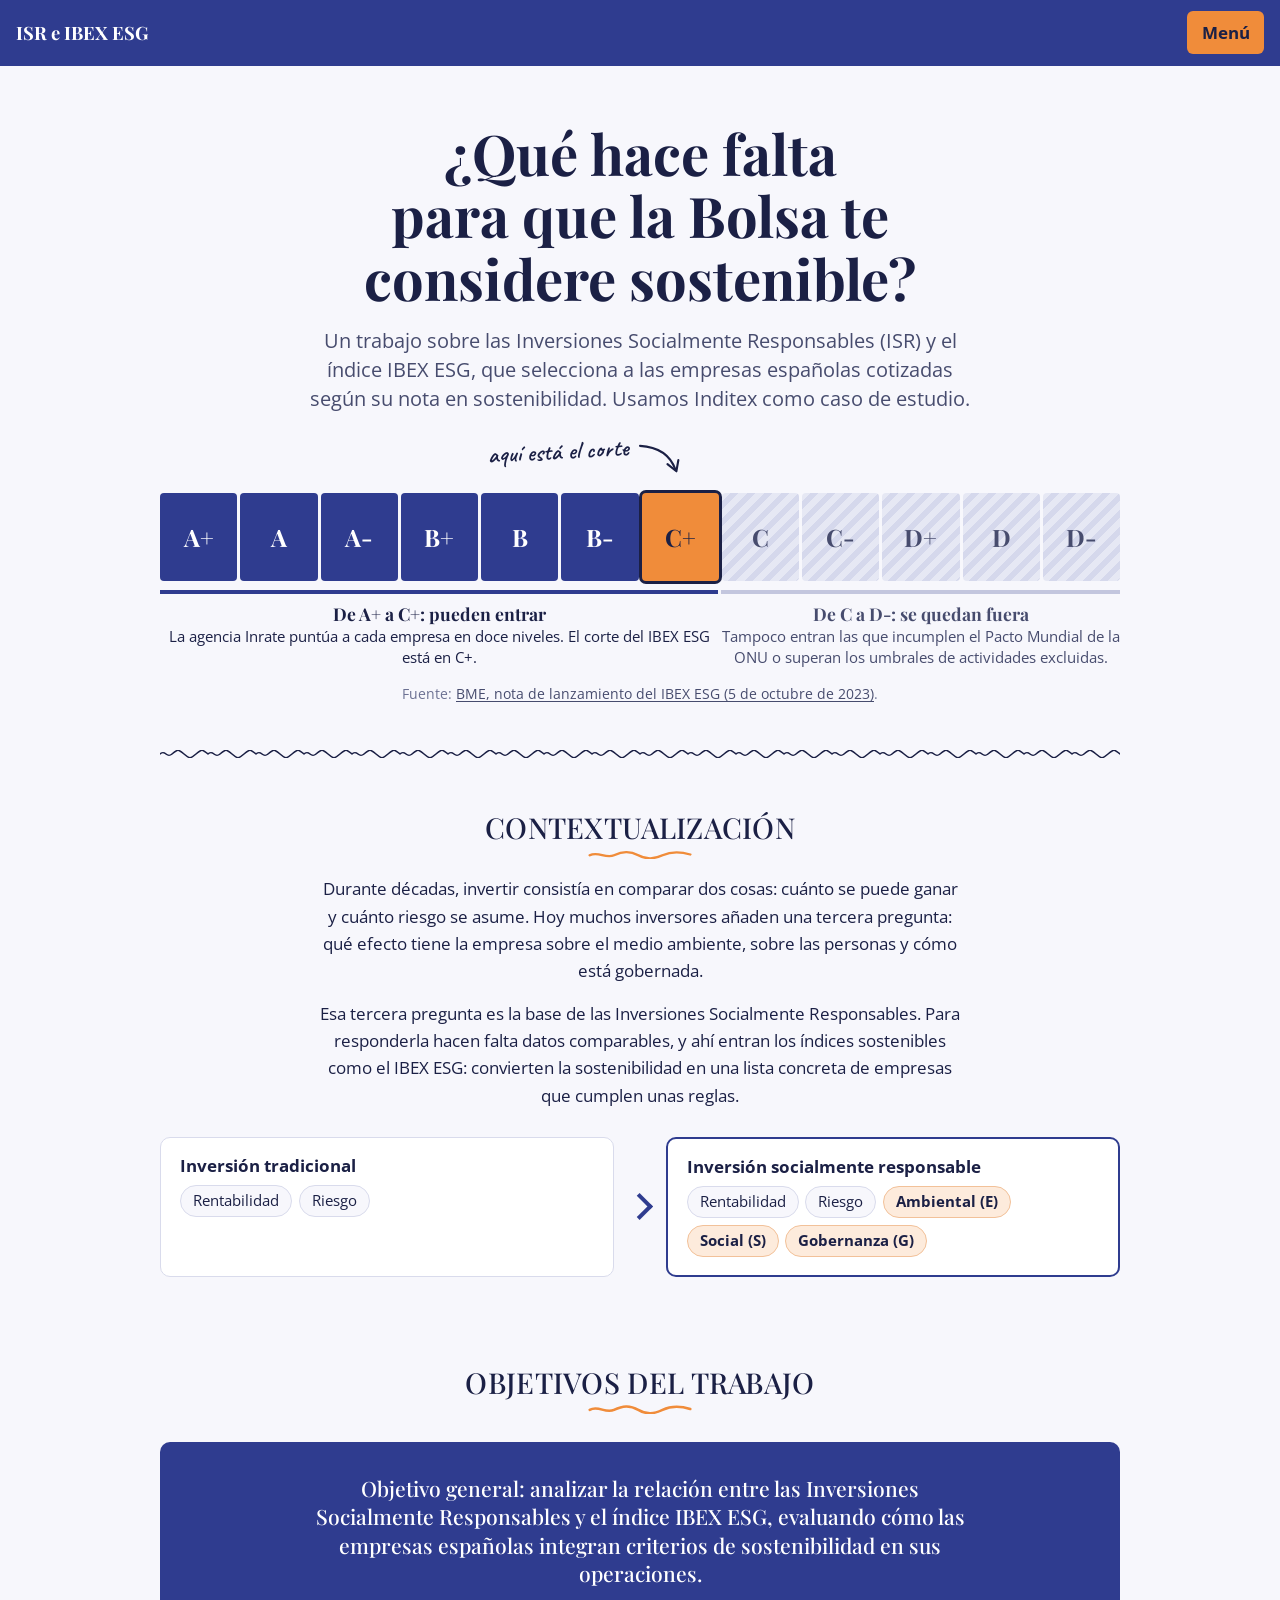
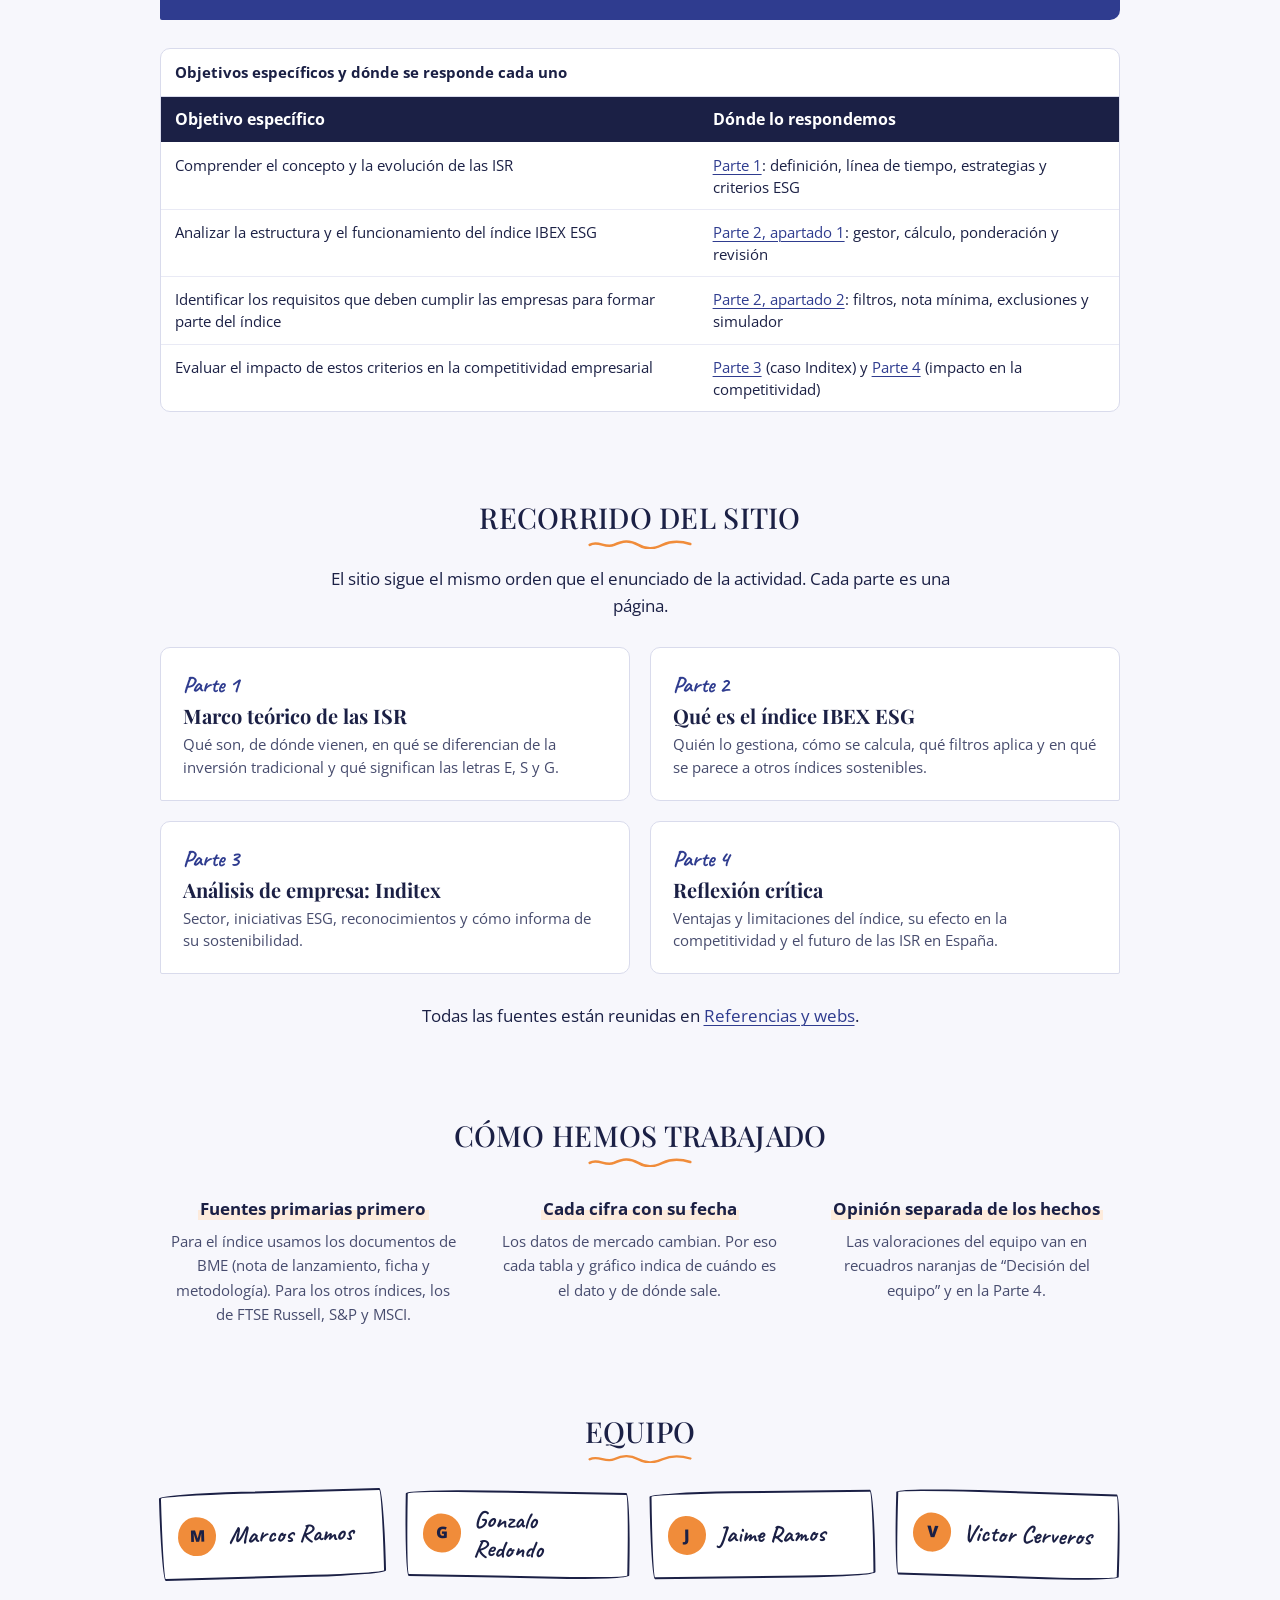
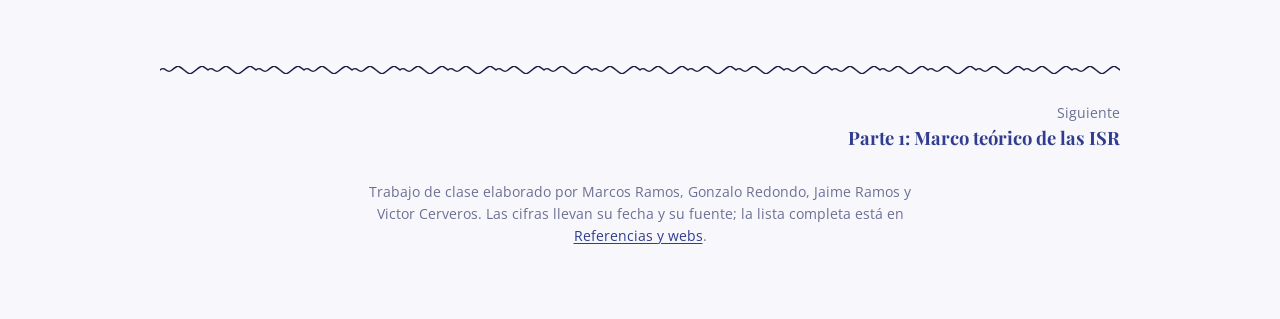
==== commit f7ca0e47: "Menú superior, contenido centrado y separaciones uniformes en todo el sitio" ====
--- a/index.html
+++ b/index.html
@@ -18,12 +18,12 @@
   <button class="menu-boton" type="button" aria-expanded="false" aria-controls="menu">Menú</button>
   <nav id="menu" aria-label="Secciones del trabajo">
     <ul>
-      <li><a href="index.html" aria-current="page"><small>Inicio</small>Contexto y objetivos</a></li>
-      <li><a href="parte-1-isr.html"><small>Parte 1</small>Marco teórico de las ISR</a></li>
-      <li><a href="parte-2-ibex-esg.html"><small>Parte 2</small>Qué es el índice IBEX ESG</a></li>
-      <li><a href="parte-3-inditex.html"><small>Parte 3</small>Análisis de empresa: Inditex</a></li>
-      <li><a href="parte-4-reflexion.html"><small>Parte 4</small>Reflexión crítica</a></li>
-      <li><a href="referencias.html"><small>Fuentes</small>Referencias y webs</a></li>
+      <li><a href="index.html" aria-current="page"><small>Inicio</small><span class="largo">Contexto y objetivos</span><span class="breve" aria-hidden="true">Contexto</span></a></li>
+      <li><a href="parte-1-isr.html"><small>Parte 1</small><span class="largo">Marco teórico de las ISR</span><span class="breve" aria-hidden="true">Marco teórico</span></a></li>
+      <li><a href="parte-2-ibex-esg.html"><small>Parte 2</small><span class="largo">Qué es el índice IBEX ESG</span><span class="breve" aria-hidden="true">Índice IBEX ESG</span></a></li>
+      <li><a href="parte-3-inditex.html"><small>Parte 3</small><span class="largo">Análisis de empresa: Inditex</span><span class="breve" aria-hidden="true">Inditex</span></a></li>
+      <li><a href="parte-4-reflexion.html"><small>Parte 4</small><span class="largo">Reflexión crítica</span><span class="breve" aria-hidden="true">Reflexión crítica</span></a></li>
+      <li><a href="referencias.html"><small>Fuentes</small><span class="largo">Referencias y webs</span><span class="breve" aria-hidden="true">Referencias</span></a></li>
     </ul>
   </nav>
   <p class="rail__pie"><strong>Equipo</strong><br>Marcos Ramos, Gonzalo Redondo, Jaime Ramos y Victor Cerveros<br><br>Sostenibilidad, UD1, Actividad 1<br>Datos consultados en octubre de 2026</p>
@@ -109,7 +109,7 @@
     <li><a href="parte-3-inditex.html"><span class="parte">Parte 3</span><strong>Análisis de empresa: Inditex</strong><span>Sector, iniciativas ESG, reconocimientos y cómo informa de su sostenibilidad.</span></a></li>
     <li><a href="parte-4-reflexion.html"><span class="parte">Parte 4</span><strong>Reflexión crítica</strong><span>Ventajas y limitaciones del índice, su efecto en la competitividad y el futuro de las ISR en España.</span></a></li>
   </ul>
-  <p style="margin-top:1rem">Todas las fuentes están reunidas en <a href="referencias.html">Referencias y webs</a>.</p>
+  <p>Todas las fuentes están reunidas en <a href="referencias.html">Referencias y webs</a>.</p>
 </section>
 
 <section class="seccion" id="metodo">
--- a/assets/estilos.css
+++ b/assets/estilos.css
@@ -623,3 +623,98 @@
 }
 @media (prefers-reduced-motion: reduce) { .mapa a:hover { box-shadow: none; } }
 .rejilla > .hoja { margin-top: 0; }
+
+/* =====================================================================
+   Reparto de espacios: menú arriba, todo sobre un mismo eje central
+   y una sola escala de separaciones para todo el sitio.
+   ===================================================================== */
+
+:root { --e1: 0.5rem; --e2: 1rem; --e3: 1.75rem; --e4: 3.25rem; --e5: 5.5rem; }
+
+/* Menú horizontal arriba: deja el contenido centrado en la página */
+.rail { position: sticky; inset: 0 0 auto 0; width: auto; flex-direction: row; flex-wrap: wrap; align-items: center; gap: 0.5rem 1.5rem; padding: 0.65rem 2rem; z-index: 20; overflow: visible; }
+.rail__titulo { font-size: 1.3rem; flex: none; }
+.rail__titulo span { display: none; }
+.rail nav { margin-left: auto; }
+.rail nav ul { display: flex; gap: 0.25rem; }
+.rail nav a { display: block; padding: 0.4rem 0.75rem; font-size: 0.86rem; line-height: 1.25; }
+.rail nav a small { display: block; font-size: 0.72rem; }
+.rail__pie { display: none; margin-top: 0; }
+.pagina { margin-left: 0; }
+.contenido { max-width: 64rem; margin-inline: auto; padding: 3.5rem 2rem 4.5rem; }
+.seccion, .apartado, .grupo-factor { scroll-margin-top: 5.5rem; }
+
+/* Un solo eje: cabeceras, títulos y textos de entrada van centrados */
+.cabecera { text-align: center; padding-bottom: 3.4rem; margin-bottom: 0; }
+.cabecera h1, .cabecera .entradilla, .portada h1 { margin-inline: auto; }
+.portada h1 { max-width: 18ch; }
+.cabecera .entradilla { max-width: 60ch; }
+.indice-pagina, .fichas, .leyenda, .causas { justify-content: center; }
+.seccion > h2 { text-align: center; background-position: center bottom; margin-bottom: 0; }
+.apartado > h3, .seccion > h3, .seccion > h4 { text-align: center; margin-bottom: 0; }
+.grupo-factor > h3 { justify-content: center; }
+.seccion > p, .apartado > p { max-width: 64ch; margin-inline: auto; text-align: center; }
+.fuente, .contenido .fuente { max-width: 76ch; margin-inline: auto; text-align: center; }
+.definicion { text-align: center; padding: 2rem 1.75rem; }
+.definicion p { max-width: 50ch; margin-inline: auto; }
+.rasgo { text-align: center; padding: 0 0.6rem; }
+.pie { text-align: center; margin-inline: auto; max-width: 70ch; }
+.embudo { margin-inline: auto; }
+.escalera { text-align: center; }
+.escalera__leyenda { justify-content: center; }
+.grafico { text-align: left; }
+.apunte--corte { left: 50%; margin-left: -9.5rem; }
+
+/* Notas y bloques sueltos: ancho de lectura cómodo y centrados */
+.contenido .decision, .contenido .aviso, .seccion > .hoja, .apartado > .hoja { max-width: 46rem; margin-inline: auto; }
+.decision p, .aviso p, .hoja p { max-width: none; }
+.hoja h4 + p, .hoja h4 + ul, .hoja h3 + ul { margin-top: 0.5rem; }
+.grafico .barras + .nota, .grafico .barras + .apunte { margin-top: 0.9rem; }
+
+/* Una sola escala de separaciones verticales */
+.seccion { margin-top: var(--e5); }
+.cabecera + .seccion { margin-top: var(--e4); }
+.seccion > * + *, .apartado > * + *, .grupo-factor > * + * { margin-top: var(--e3); }
+.seccion > .apartado, .seccion > .grupo-factor { margin-top: var(--e4); }
+.seccion > h2 + p, .apartado > h3 + p, .seccion > p + p, .apartado > p + p { margin-top: var(--e2); }
+.seccion > .fuente, .apartado > .fuente, .grupo-factor > .fuente { margin-top: var(--e2); }
+.contenido .decision, .contenido .aviso { margin-top: 2.4rem; }
+.escala { margin-top: var(--e3); }
+.rejilla, .balanza, .mapa, .equipo { gap: 1.25rem; }
+.siguiente { margin-top: var(--e5); }
+.pie { margin-top: var(--e3); }
+
+/* Mismo relleno interior en todas las piezas con caja */
+.hoja, .grafico, .problema, .factor__texto, .balanza > div, .simulador, .escalera { padding: 1.4rem 1.5rem 1.5rem; }
+.factor__texto { padding: 1.1rem 1.25rem 1.3rem; }
+.mapa a { padding: 1.3rem 1.4rem 1.4rem; }
+
+@media (max-width: 82rem) {
+  .rail { padding: 0.7rem 1rem; gap: 0.6rem; }
+  .rail__titulo { flex: 1; font-size: 1.15rem; }
+  .menu-boton { display: inline-flex; align-items: center; gap: 0.5rem; font: inherit; font-weight: 700; color: var(--tinta); background: var(--marca); border: 0; border-radius: 6px; padding: 0.5rem 0.9rem; cursor: pointer; }
+  .rail nav, .rail__pie { display: none; flex-basis: 100%; margin-left: 0; }
+  .rail[data-abierto="true"] nav, .rail[data-abierto="true"] .rail__pie { display: block; }
+  .rail[data-abierto="true"] nav { padding-top: 0.5rem; }
+  .rail nav ul { display: grid; gap: 0.15rem; }
+  .rail nav a { display: grid; grid-template-columns: 4.6rem 1fr; gap: 0.5rem; align-items: baseline; padding: 0.55rem 0.6rem; font-size: 0.97rem; }
+  .rail nav a small { font-size: 0.8rem; }
+}
+@media (max-width: 56rem) {
+  :root { --e3: 1.5rem; --e4: 2.6rem; --e5: 4rem; }
+  .contenido { padding: 2.2rem 1rem 3rem; }
+  .apunte--corte { left: 50%; margin-left: -8.5rem; }
+  .hoja, .grafico, .problema, .balanza > div, .simulador, .escalera { padding: 1.1rem 1.1rem 1.2rem; }
+}
+.rail nav a .breve { display: none; }
+@media (min-width: 82.01rem) {
+  .rail nav a { white-space: nowrap; font-size: 0.95rem; padding: 0.4rem 0.9rem; }
+  .rail nav a .largo { position: absolute; width: 1px; height: 1px; overflow: hidden; clip: rect(0 0 0 0); }
+  .rail nav a .breve { display: inline; }
+}
+.cabecera .parte { max-width: none; }
+.definicion .fuente { font-family: var(--texto); font-size: 0.86rem; font-weight: 400; line-height: 1.5; max-width: 64ch; margin-top: 1rem; }
+.escala { padding-top: 0; }
+.escala:has(.apunte--corte) { padding-top: 3.2rem; }
+.escala__leyenda { text-align: center; }
+.escalera .nota { max-width: none; }
